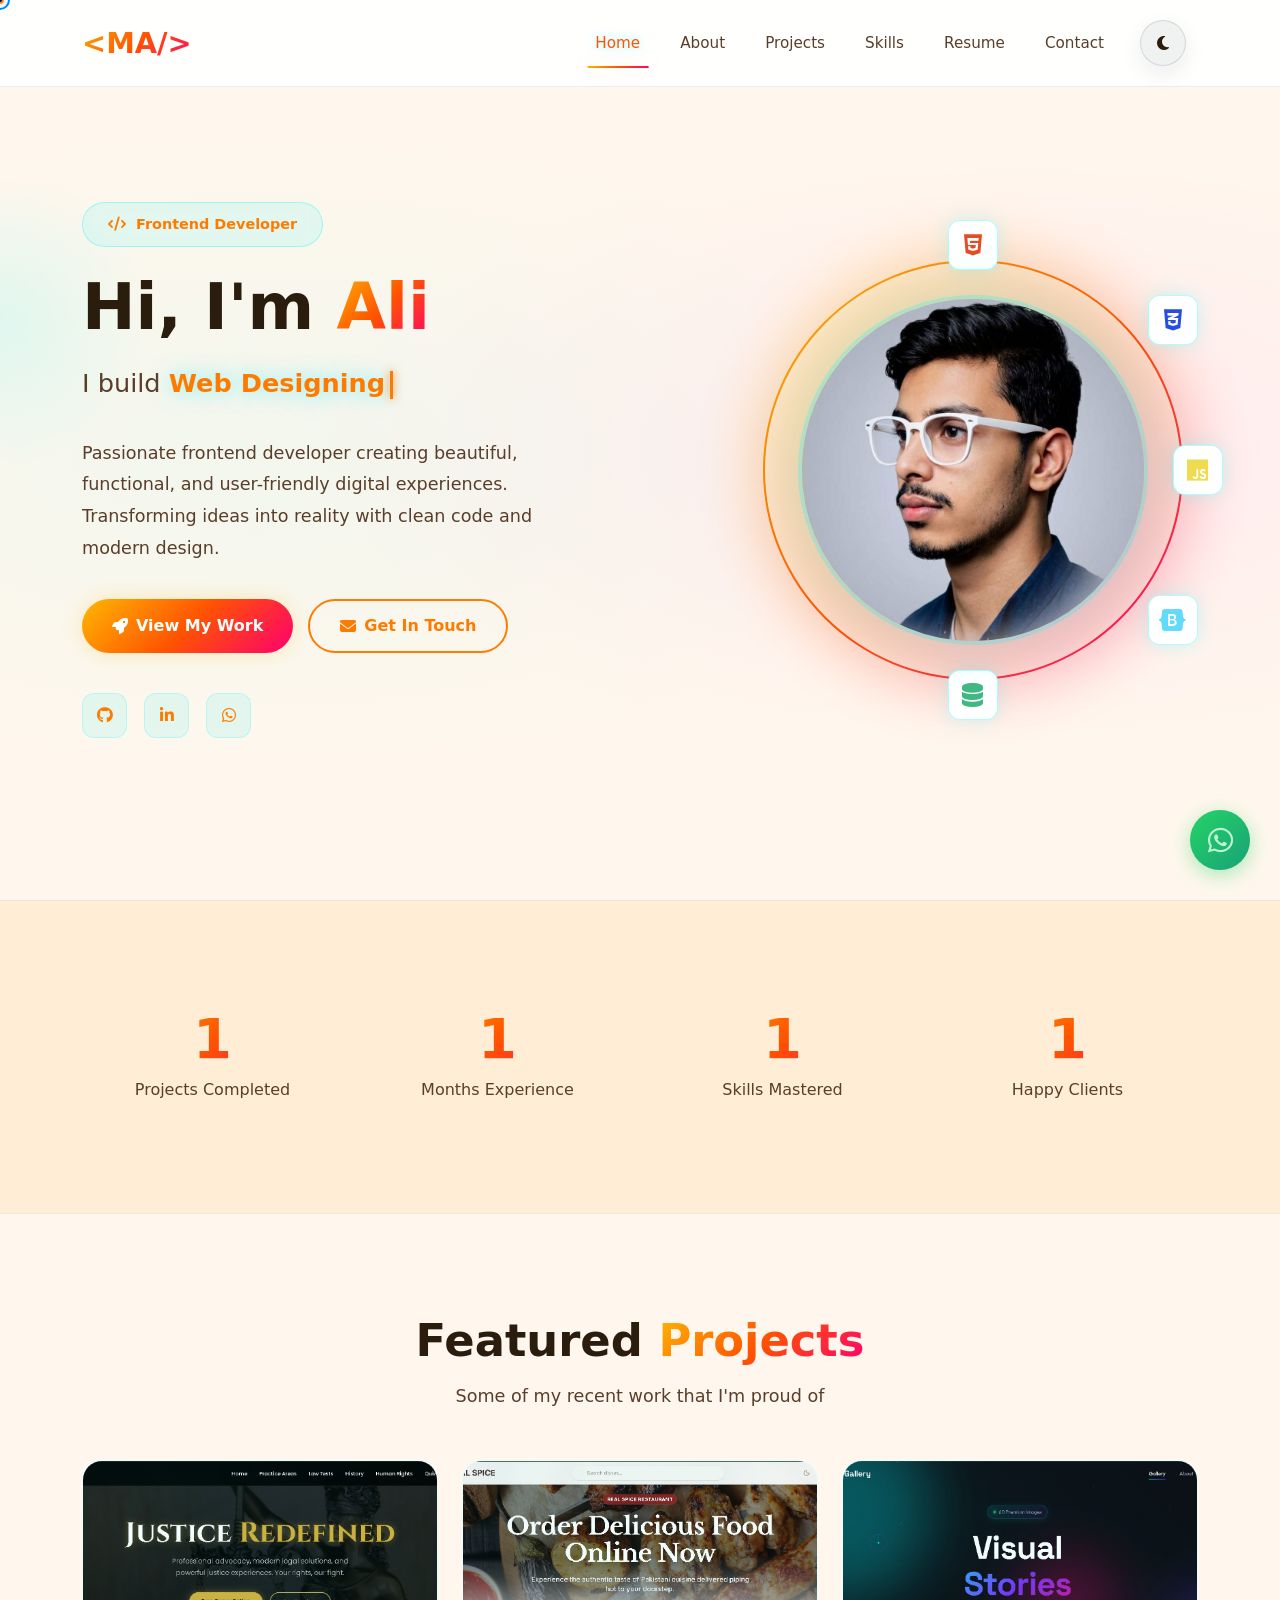
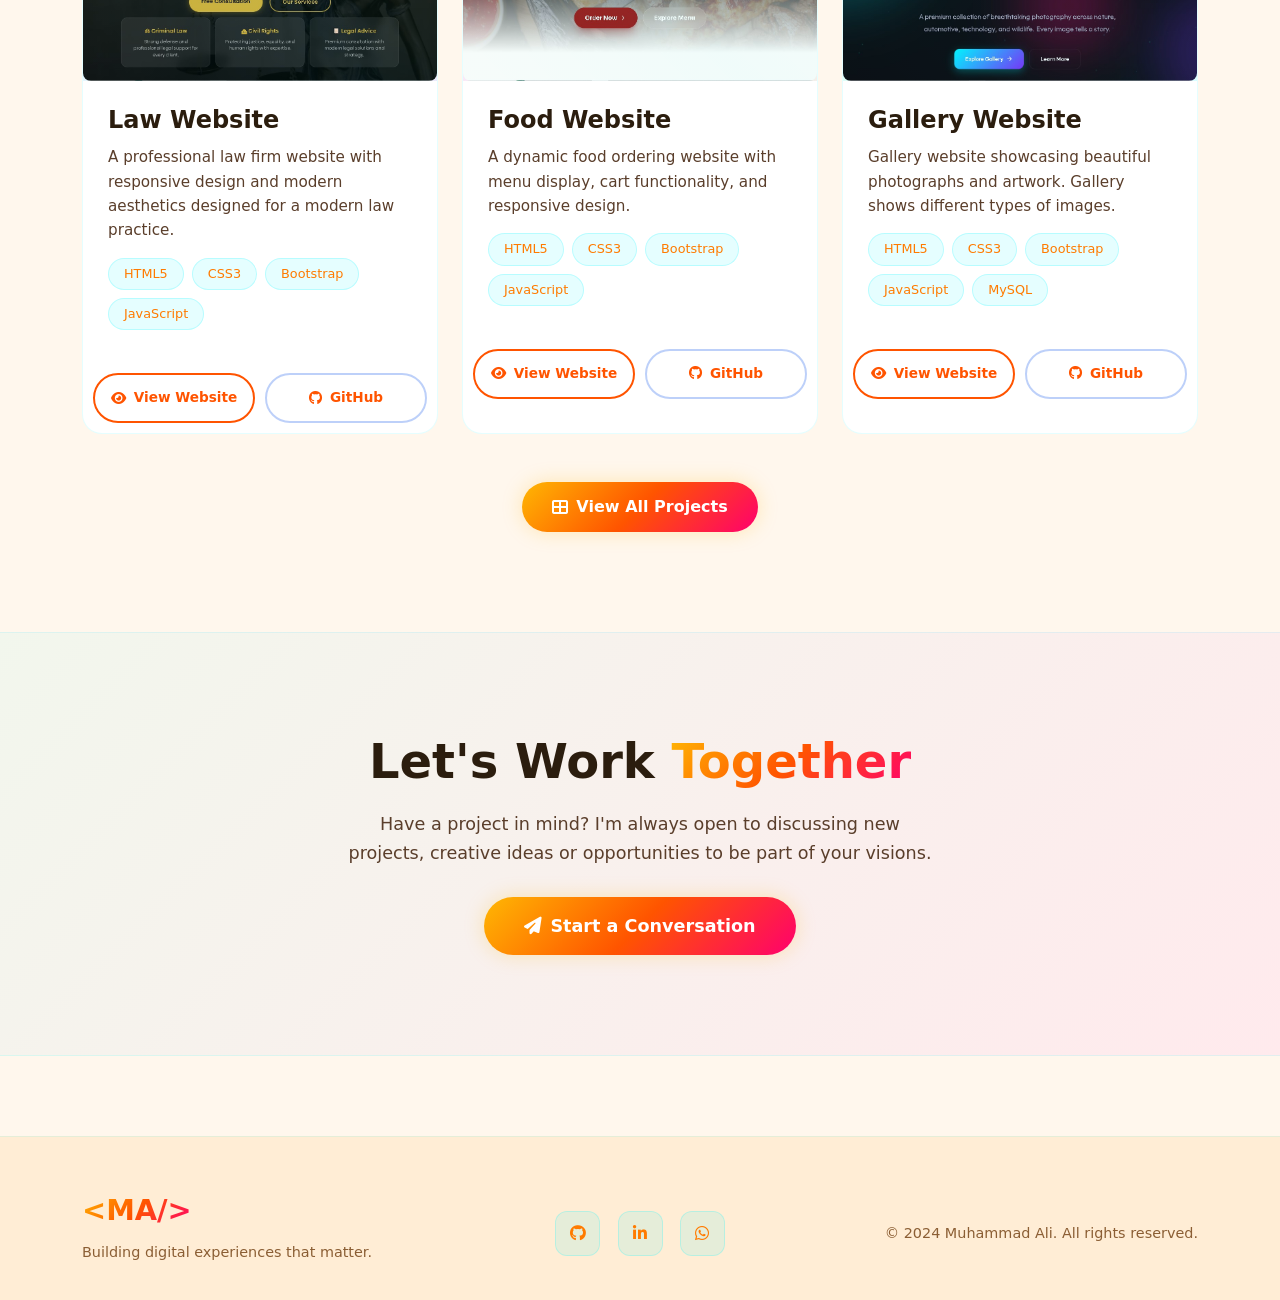
==== index.html @ 95c9dafc "added" ====
<!DOCTYPE html>
<html lang="en">
<head>
    <meta charset="UTF-8">
    <meta name="viewport" content="width=device-width, initial-scale=1.0">
    <title>Muhammad Ali | Portfolio</title>
    <link href="https://cdn.jsdelivr.net/npm/bootstrap@5.3.2/dist/css/bootstrap.min.css" rel="stylesheet">
    <link rel="stylesheet" href="https://cdnjs.cloudflare.com/ajax/libs/font-awesome/6.5.1/css/all.min.css">
    <link rel="stylesheet" href="style.css">
    <style>
       
    </style>
</head>
<body>

    <canvas id="particles-canvas"></canvas>

    <!-- Navigation -->

    <nav class="navbar navbar-expand-lg fixed-top">
        <div class="container">
            <a class="navbar-brand" href="index.html">&lt;MA/&gt;</a>
            <button class="navbar-toggler" type="button" data-bs-toggle="collapse" data-bs-target="#navbarNav">
                <span class="navbar-toggler-icon"></span>
            </button>
            <div class="collapse navbar-collapse" id="navbarNav">
                <ul class="navbar-nav ms-auto">
                    <li class="nav-item"><a class="nav-link" href="index.html">Home</a></li>
                    <li class="nav-item"><a class="nav-link" href="about.html">About</a></li>
                    <li class="nav-item"><a class="nav-link" href="projects.html">Projects</a></li>
                    <li class="nav-item"><a class="nav-link" href="skills.html">Skills</a></li>
                    <li class="nav-item"><a class="nav-link" href="resume.html">Resume</a></li>
                    <li class="nav-item"><a class="nav-link" href="contact.html">Contact</a></li>
                </ul>
            </div>
            <button id="themeToggle" class="theme-toggle-btn ms-3" type="button" aria-label="Toggle theme" title="Switch to light mode">
                <i class="fas fa-moon"></i>
            </button>
        </div>
    </nav>

 <!-- Hero Section -->
    
    <section class="hero-section">
        <div class="mouse-glow"></div>
        <div class="container">
            <div class="row align-items-center">
                <div class="col-lg-7 hero-content">
                    <div class="hero-badge reveal">
                        <i class="fas fa-code"></i> Frontend Developer
                    </div>
                    <h1 class="hero-title reveal">
                        Hi, I'm <span class="gradient-text">Ali</span>
                    </h1>
                    <div class="typing-container reveal">
                        I build <span class="typing-text" data-text="Web Designing,UI/UX Designs,Responsive Websites"></span><span class="typing-cursor"></span>
                    </div>
                    <p class="hero-description reveal">
                        Passionate frontend developer creating beautiful, functional, and user-friendly digital experiences. 
                        Transforming ideas into reality with clean code and modern design.
                    </p>
                    <div class="hero-buttons reveal">
                        <a href="projects.html" class="btn-gradient">
                            <i class="fas fa-rocket"></i> View My Work
                        </a>
                        <a href="contact.html" class="btn-neon">
                            <i class="fas fa-envelope"></i> Get In Touch
                        </a>
                    </div>
                    <div class="reveal">
                        <div class="social-links" style="margin-left: -6px;">
                            <a href="https://github.com/alinarejo18-coder" target="_blank" title="GitHub"><i class="fab fa-github"></i></a>
                            <a href="https://www.linkedin.com/in/muhammaddalii/" title="LinkedIn" target="_blank"><i class="fab fa-linkedin-in"></i></a>
                            <a href="https://wa.me/923132002769" title="WhatsApp" target="_blank"><i class="fab fa-whatsapp"></i></a>
                        </div>
                    </div>
                </div>
                <div class="col-lg-5 hero-image-wrapper reveal">
                    <div class="position-relative d-flex justify-content-center align-items-center" style="min-height: 500px;">
                        <div class="hero-image-ring"></div>
                        <div class="floating-orbit">
                            <div class="orbit-icon"><i class="fab fa-html5"></i></div>
                            <div class="orbit-icon"><i class="fab fa-css3-alt"></i></div>
                            <div class="orbit-icon"><i class="fab fa-js"></i></div>
                            <div class="orbit-icon"><i class="fab fa-bootstrap"></i></div>
                            <div class="orbit-icon"><i class="fas fa-database"></i></div>
                     
                        </div>
                        <img src="Images/Second_Image.jfif" 
                             alt="Muhammad Ali" class="hero-image">
                    </div>
                </div>
            </div>
        </div>
    </section>


    <!-- Stat Section -->
    
    <section class="stats-section">
        <div class="container">
            <div class="row">
                <div class="col-6 col-md-3">
                    <div class="stat-card reveal">
                        <div class="stat-number counter" data-target="10">0</div>
                        <div class="stat-label">Projects Completed</div>
                    </div>
                </div>
                <div class="col-6 col-md-3">
                    <div class="stat-card reveal">
                        <div class="stat-number counter" data-target="6">0</div>
                        <div class="stat-label">Months Experience</div>
                    </div>
                </div>
                <div class="col-6 col-md-3">
                    <div class="stat-card reveal">
                        <div class="stat-number counter" data-target="6">0</div>
                        <div class="stat-label">Skills Mastered</div>
                    </div>
                </div>
                <div class="col-6 col-md-3">
                    <div class="stat-card reveal">
                        <div class="stat-number counter" data-target="7">0</div>
                        <div class="stat-label">Happy Clients</div>
                    </div>
                </div>
            </div>
        </div>
    </section>


    <!-- Feature Projects -->
    
    <section class="featured-section">
        <div class="container">
            <h2 class="section-title reveal">Featured <span class="gradient-text">Projects</span></h2>
            <p class="section-subtitle reveal">Some of my recent work that I'm proud of</p>

            <div class="row g-4">
                <div class="col-md-6 col-lg-4 reveal">
                    <div class="featured-card">
                        <div class="featured-img">
                          <img src="Images/law_website.jpg" alt="Law Website" style="width: 100%; height: 100%; object-fit: cover; border-radius: 8px;">
                        </div>
                        <div class="featured-content">
                            <h4>Law Website</h4>
                            <p>A professional law firm website with responsive design and modern aesthetics designed for a modern law practice.</p>
                            <div class="tech-tags">
                                <span class="tech-tag">HTML5</span>
                                <span class="tech-tag">CSS3</span>
                                <span class="tech-tag">Bootstrap</span>
                                <span class="tech-tag">JavaScript</span>
                            </div>
                        </div>
                        <div class="card-buttons">
    <a href="https://alinarejo18-coder.github.io/law-website-1/" target="_blank" class="btn-card">
        <i class="fas fa-eye"></i> View Website
    </a>
    <a href="https://github.com/alinarejo18-coder/law-website-1" target="_blank" class="btn-card-outline">
        <i class="fab fa-github"></i> GitHub
    </a>
</div>
                    </div>
                    
                </div>
                <div class="col-md-6 col-lg-4 reveal">
                    <div class="featured-card">
                        <div class="featured-img" style="background: linear-gradient(135deg, rgba(255, 0, 255, 0.1) 0%, rgba(255, 107, 53, 0.1) 100%);">
                           <img src="Images/Real_Spice_web.jpg" alt="Food Website" style="width: 100%; height: 100%; object-fit: cover; border-radius: 8px;">
                        </div>
                        <div class="featured-content">
                            <h4>Food Website</h4>
                            <p>A dynamic food ordering website with menu display, cart functionality, and responsive design.</p>
                            <div class="tech-tags">
                                <span class="tech-tag">HTML5</span>
                                <span class="tech-tag">CSS3</span>
                                <span class="tech-tag">Bootstrap</span>
                                <span class="tech-tag">JavaScript</span>
                            </div>
                        </div>
                        <div class="card-buttons">
    <a href="https://real-spice-restaurant.vercel.app/" class="btn-card" target="_blank"><i class="fas fa-eye"></i> View Website</a>
    <a href="https://github.com/alinarejo18-coder/Real-Spice-Restaurant" class="btn-card-outline" target="_blank"><i class="fab fa-github"></i> GitHub</a>
</div>
                    </div>
                    
                </div>
                <div class="col-md-6 col-lg-4 reveal">
                    <div class="featured-card">
                        <div class="featured-img" style="background: linear-gradient(135deg, rgba(0, 255, 136, 0.1) 0%, rgba(0, 245, 255, 0.1) 100%);">
                            <img src="Images/gallery.jpg" alt="Gold Website" style="width: 100%; height: 100%; object-fit: cover; border-radius: 8px;">
                        </div>
                        <div class="featured-content">
                            <h4>Gallery Website</h4>
                            <p>Gallery website showcasing beautiful photographs and artwork. Gallery shows different types of images.</p>
                            <div class="tech-tags">
                                <span class="tech-tag">HTML5</span>
                                <span class="tech-tag">CSS3</span>
                                <span class="tech-tag">Bootstrap</span>
                                <span class="tech-tag">JavaScript</span>
                                <span class="tech-tag">MySQL</span>
                            </div>
                        </div>
                        <div class="card-buttons">
    <a href="https://ali-gallery.netlify.app/" class="btn-card" target="_blank"><i class="fas fa-eye"></i> View Website</a>
    <a href="https://github.com/alinarejo18-coder/Task-1-Gallery" class="btn-card-outline" target="_blank"><i class="fab fa-github"></i> GitHub</a>
</div>
                    </div>
                    
                    
                </div>
            </div>

            <div class="text-center mt-5 reveal">
                <a href="projects.html" class="btn-gradient">
                    <i class="fas fa-th-large"></i> View All Projects
                </a>
            </div>
        </div>
    </section>

    <!-- CTA Section -->
    
    <section class="cta-section">
        <div class="container">
            <div class="cta-content reveal">
                <h2 class="cta-title">Let's Work <span class="gradient-text">Together</span></h2>
                <p class="cta-text">
                    Have a project in mind? I'm always open to discussing new projects, 
                    creative ideas or opportunities to be part of your visions.
                </p>
                <a href="contact.html" class="btn-gradient" style="font-size: 1.1rem; padding: 15px 40px;">
                    <i class="fas fa-paper-plane"></i> Start a Conversation
                </a>
            </div>
        </div>
    </section>

    <!-- Footer -->
   
    <footer class="footer">
        <div class="container">
            <div class="row align-items-center">
                <div class="col-md-4 text-center text-md-start mb-3 mb-md-0">
                    <span class="footer-brand">&lt;MA/&gt;</span>
                    <p class="mt-2" style="color: var(--text-muted); font-size: 0.9rem;">
                        Building digital experiences that matter.
                    </p>
                </div>
                <div class="col-md-4 text-center mb-3 mb-md-0">
                    <div class="social-links">
                        <a href="https://github.com/alinarejo18-coder" target="_blank" title="GitHub"><i class="fab fa-github"></i></a>
                            <a href="https://www.linkedin.com/in/muhammaddalii/" title="LinkedIn" target="_blank"><i class="fab fa-linkedin-in"></i></a>
                            <a href="https://wa.me/923132002769" title="WhatsApp" target="_blank"><i class="fab fa-whatsapp"></i></a>
                    </div>
                </div>
                <div class="col-md-4 text-center text-md-end">
                    <p style="color: var(--text-muted); font-size: 0.9rem; margin: 0;">
                        &copy; 2024 Muhammad Ali. All rights reserved.
                    </p>
                </div>
            </div>
        </div>
    </footer>

    <!-- Back to Top Button -->
    <button class="back-to-top" id="backToTop">
        <i class="fas fa-arrow-up"></i>
    </button>

    <!-- WhatsApp Float Button -->
    <a href="https://wa.me/923132002769" class="whatsapp-float" target="_blank" title="Chat on WhatsApp">
        <i class="fab fa-whatsapp"></i>
    </a>

    <script src="https://cdn.jsdelivr.net/npm/bootstrap@5.3.2/dist/js/bootstrap.bundle.min.js"></script>
    <script src="main.js"></script>
</body>
</html>
---- style.css ----
body {
    /* SOLAR FLARE / SUNSET DARK */
    --bg-primary: #0b0a08;
    --bg-secondary: #1a0f0a;
    --bg-card: #24130b;
    --bg-card-hover: #2f180f;
    --bg-glass: rgba(36, 19, 11, 0.85);

    /* Sunset Colors */
    --neon-cyan: #ffb703;
    --neon-pink: #fb8500;
    --neon-purple: #ff006e;
    --neon-blue: #ff5400;
    --neon-green: #ffd166;
    --neon-orange: #ff7b00;
    --neon-yellow: #ffe66d;

    /* Sunset Gradients */
    --gradient-primary: linear-gradient(135deg, #ff006e 0%, #ff5400 50%, #ffb703 100%);
    --gradient-pink: linear-gradient(135deg, #ff006e 0%, #fb8500 100%);
    --gradient-green: linear-gradient(135deg, #ffd166 0%, #ffb703 100%);
    --gradient-gold: linear-gradient(135deg, #ffe66d 0%, #ff7b00 100%);
    --gradient-rainbow: linear-gradient(135deg, #ff006e, #ff5400, #ffb703, #ffd166);

    /* Text */
    --text-primary: #fff7ed;
    --text-secondary: #ffe8d6;
    --text-muted: #d4a373;

    /* Glow Effects */
    --glow-cyan: 0 0 25px rgba(255, 183, 3, 0.35),
                 0 0 50px rgba(255, 183, 3, 0.15),
                 0 0 75px rgba(255, 183, 3, 0.05);

    --glow-pink: 0 0 25px rgba(255, 0, 110, 0.35),
                 0 0 50px rgba(255, 0, 110, 0.15),
                 0 0 75px rgba(255, 0, 110, 0.05);

    --glow-purple: 0 0 25px rgba(255, 84, 0, 0.35),
                   0 0 50px rgba(255, 84, 0, 0.15),
                   0 0 75px rgba(255, 84, 0, 0.05);

    --shadow-card: 0 10px 40px rgba(0, 0, 0, 0.6);
    --shadow-card-hover: 0 20px 60px rgba(255, 84, 0, 0.25);

    --toggler-filter: invert(1);
}

body.light-theme {
    /* SUNSET LIGHT MODE */
    --bg-primary: #fff7ed;
    --bg-secondary: #ffedd5;
    --bg-card: #ffffff;
    --bg-card-hover: #fff1e6;
    --bg-glass: rgba(255, 255, 255, 0.9);

    --neon-cyan: #ff7b00;
    --neon-pink: #ff006e;
    --neon-purple: #fb8500;
    --neon-blue: #ff5400;
    --neon-green: #ffd166;
    --neon-orange: #ffb703;
    --neon-yellow: #ffe66d;

    --gradient-primary: linear-gradient(135deg, #ffb703 0%, #ff5400 50%, #ff006e 100%);
    --gradient-pink: linear-gradient(135deg, #ff006e 0%, #ff7b00 100%);
    --gradient-green: linear-gradient(135deg, #ffd166 0%, #ffb703 100%);
    --gradient-gold: linear-gradient(135deg, #ffe66d 0%, #ff5400 100%);
    --gradient-rainbow: linear-gradient(135deg, #ffb703, #ff5400, #ff006e, #ffd166);

    --text-primary: #2b1d0e;
    --text-secondary: #5a3e2b;
    --text-muted: #8b5e34;

    --glow-cyan: 0 0 20px rgba(255, 183, 3, 0.25);
    --glow-pink: 0 0 20px rgba(255, 0, 110, 0.25);
    --glow-purple: 0 0 20px rgba(255, 84, 0, 0.25);

    --shadow-card: 0 10px 30px rgba(43, 29, 14, 0.08);
    --shadow-card-hover: 0 15px 40px rgba(43, 29, 14, 0.12);

    --toggler-filter: invert(0);
}




* {
    margin: 0;
    padding: 0;
    box-sizing: border-box;
}

html {
    scroll-behavior: smooth;
}

body {
    font-family: 'Segoe UI', system-ui, -apple-system, sans-serif;
    background: var(--bg-primary);
    color: var(--text-primary);
    line-height: 1.6;
    overflow-x: hidden;
    cursor: none;
}

.theme-toggle-btn {
    border: 1px solid rgba(255, 255, 255, 0.18);
    background: rgba(255, 255, 255, 0.08);
    color: var(--text-primary);
    width: 46px;
    height: 46px;
    border-radius: 50%;
    display: inline-flex;
    align-items: center;
    justify-content: center;
    font-size: 1rem;
    transition: all 0.3s ease;
    margin-right: 0.75rem;
    box-shadow: 0 8px 22px rgba(0, 0, 0, 0.12);
}

.theme-toggle-btn:hover {
    transform: scale(1.05);
    background: rgba(255, 255, 255, 0.14);
}

body.light-theme .theme-toggle-btn {
    border-color: rgba(15, 23, 42, 0.12);
    background: rgba(15, 23, 42, 0.06);
    box-shadow: 0 8px 22px rgba(15, 23, 42, 0.08);
}

.navbar-toggler-icon {
    filter: var(--toggler-filter);
}

/* CUSTOM CURSOR */
.custom-cursor {
    position: fixed;
    width: 20px;
    height: 20px;
    border: 2px solid var(--neon-cyan);
    border-radius: 50%;
    pointer-events: none;
    z-index: 99999;
    transition: transform 0.1s ease, background 0.2s ease;
    transform: translate(-50%, -50%);
    mix-blend-mode: difference;
}

.custom-cursor::before {
    content: '';
    position: absolute;
    top: 50%;
    left: 50%;
    width: 4px;
    height: 4px;
    background: var(--neon-cyan);
    border-radius: 50%;
    transform: translate(-50%, -50%);
    box-shadow: 0 0 10px var(--neon-cyan), 0 0 20px var(--neon-cyan);
}

.custom-cursor.hover {
    transform: translate(-50%, -50%) scale(2);
    background: rgba(0, 245, 255, 0.1);
    border-color: var(--neon-pink);
}

.custom-cursor.click {
    transform: translate(-50%, -50%) scale(0.8);
}

/* CURSOR TRAIL */

.cursor-trail {
    position: fixed;
    width: 8px;
    height: 8px;
    background: var(--neon-cyan);
    border-radius: 50%;
    pointer-events: none;
    z-index: 99998;
    opacity: 0.6;
    transform: translate(-50%, -50%);
    transition: opacity 0.3s ease;
}

/* WHATSAPP FLOAT BUTTON  */

.whatsapp-float {
    position: fixed;
    bottom: 30px;
    right: 30px;
    width: 60px;
    height: 60px;
    background: linear-gradient(135deg, #25D366 0%, #128C7E 100%);
    border-radius: 50%;
    display: flex;
    align-items: center;
    justify-content: center;
    color: white;
    font-size: 1.8rem;
    text-decoration: none;
    box-shadow: 0 5px 20px rgba(37, 211, 102, 0.4);
    transition: all 0.3s ease;
    z-index: 998;
    animation: whatsapp-pulse 2s ease-in-out infinite;
}

.whatsapp-float:hover {
    transform: scale(1.1) translateY(-5px);
    box-shadow: 0 10px 30px rgba(37, 211, 102, 0.6);
    color: white;
}

.whatsapp-float::before {
    content: '';
    position: absolute;
    width: 100%;
    height: 100%;
    border-radius: 50%;
    background: rgba(37, 211, 102, 0.3);
    animation: whatsapp-ring 2s ease-out infinite;
}

@keyframes whatsapp-pulse {
    0%, 100% { transform: scale(1); }
    50% { transform: scale(1.05); }
}

@keyframes whatsapp-ring {
    0% { transform: scale(1); opacity: 0.5; }
    100% { transform: scale(1.8); opacity: 0; }
}

/* ========== PARTICLES BACKGROUND ========== */
#particles-canvas {
    position: fixed;
    top: 0;
    left: 0;
    width: 100%;
    height: 100%;
    z-index: 0;
    pointer-events: none;
}

/* ========== NAVBAR ========== */
.navbar {
    background: rgba(10, 10, 15, 0.9) !important;
    backdrop-filter: blur(20px);
    border-bottom: 1px solid rgba(0, 245, 255, 0.1);
    padding: 15px 0;
    transition: all 0.3s ease;
    z-index: 1000;
}

body.light-theme .navbar {
    background: rgba(255, 255, 255, 0.92) !important;
    border-bottom-color: rgba(15, 23, 42, 0.08);
}

body.light-theme .nav-link {
    color: var(--text-secondary) !important;
}

body.light-theme .nav-link:hover,
body.light-theme .nav-link.active {
    color: var(--neon-blue) !important;
}

body.light-theme .navbar-brand {
    text-shadow: none;
}

.navbar-brand {
    font-weight: 800;
    font-size: 1.8rem;
    background: var(--gradient-primary);
    -webkit-background-clip: text;
    -webkit-text-fill-color: transparent;
    background-clip: text;
    text-shadow: 0 0 30px rgba(0, 245, 255, 0.3);
}

.nav-link {
    font-weight: 500;
    color: var(--text-secondary) !important;
    margin: 0 12px;
    position: relative;
    transition: all 0.3s ease;
    font-size: 0.95rem;
}

.nav-link::after {
    content: '';
    position: absolute;
    bottom: -5px;
    left: 50%;
    transform: translateX(-50%);
    width: 0;
    height: 2px;
    background: var(--gradient-primary);
    transition: width 0.3s ease;
    box-shadow: var(--glow-cyan);
}

.nav-link:hover::after,
.nav-link.active::after {
    width: 100%;
}

.nav-link:hover,
.nav-link.active {
    color: var(--neon-cyan) !important;
    text-shadow: 0 0 10px rgba(0, 245, 255, 0.5);
}

/* ========== NAVBAR FIX FOR MOBILE ========== */

/* Navbar container layout */
.navbar > .container {
    display: flex;
    flex-wrap: wrap;
    align-items: center;
    justify-content: space-between;
    position: relative;
}

/* Navbar toggler - single button, styled properly */
.navbar-toggler {
    border: 1px solid rgba(0, 245, 255, 0.3);
    background: rgba(0, 245, 255, 0.1);
    padding: 8px 12px;
    border-radius: 8px;
    color: var(--neon-cyan);
    transition: all 0.3s ease;
}

.navbar-toggler:focus {
    box-shadow: 0 0 0 3px rgba(0, 245, 255, 0.2);
    outline: none;
}

.navbar-toggler:hover {
    background: rgba(0, 245, 255, 0.2);
    border-color: var(--neon-cyan);
}

/* Custom toggler icon color */
.navbar-toggler-icon {
    filter: var(--toggler-filter);
    background-image: url("data:image/svg+xml,%3csvg xmlns='http://www.w3.org/2000/svg' viewBox='0 0 30 30'%3e%3cpath stroke='rgba%280, 245, 255, 1%29' stroke-linecap='round' stroke-miterlimit='10' stroke-width='2' d='M4 7h22M4 15h22M4 23h22'/%3e%3c/svg%3e");
}

/* Theme toggle button */
#themeToggle {
    border: 1px solid rgba(255, 255, 255, 0.18);
    background: rgba(255, 255, 255, 0.08);
    color: var(--text-primary);
    width: 46px;
    height: 46px;
    border-radius: 50%;
    display: inline-flex;
    align-items: center;
    justify-content: center;
    font-size: 1rem;
    transition: all 0.3s ease;
    margin-right: 0.75rem;
    box-shadow: 0 8px 22px rgba(0, 0, 0, 0.12);
}

#themeToggle:hover {
    transform: scale(1.05);
    background: rgba(255, 255, 255, 0.14);
}

body.light-theme #themeToggle {
    border-color: rgba(15, 23, 42, 0.12);
    background: rgba(15, 23, 42, 0.06);
    box-shadow: 0 8px 22px rgba(15, 23, 42, 0.08);
}

/* Mobile collapse menu styling */
@media (max-width: 991px) {
    .navbar-collapse {
        background: rgba(10, 10, 15, 0.98);
        border-radius: 15px;
        border: 1px solid rgba(0, 245, 255, 0.1);
        padding: 10px;
        margin-top: 15px;
        flex-basis: 100%;
    }

    body.light-theme .navbar-collapse {
        background: rgba(255, 255, 255, 0.98);
    }

    .navbar-nav {
        text-align: center;
        padding: 10px 0;
    }

    .nav-item {
        margin: 5px 0;
    }

    .nav-link {
        padding: 8px 15px !important;
        border-radius: 8px;
    }

    .nav-link:hover,
    .nav-link.active {
        background: rgba(0, 245, 255, 0.05);
    }
}

/* Small mobile screens */
@media (max-width: 576px) {
    .navbar-brand {
        font-size: 1.2rem;
    }

    .navbar-toggler {
        padding: 6px 10px;
    }

    #themeToggle {
        width: 40px;
        height: 40px;
        font-size: 0.9rem;
    }
}

/* ========== BUTTONS ========== */
.btn-neon {
    background: transparent;
    border: 2px solid var(--neon-cyan);
    color: var(--neon-cyan);
    padding: 12px 30px;
    border-radius: 50px;
    font-weight: 600;
    text-decoration: none;
    display: inline-flex;
    align-items: center;
    gap: 8px;
    transition: all 0.3s ease;
    position: relative;
    overflow: hidden;
    z-index: 1;
}

.btn-neon::before {
    content: '';
    position: absolute;
    top: 0;
    left: -100%;
    width: 100%;
    height: 100%;
    background: var(--gradient-primary);
    transition: left 0.3s ease;
    z-index: -1;
}

.btn-neon:hover::before {
    left: 0;
}

.btn-neon:hover {
    color: white;
    border-color: transparent;
    box-shadow: var(--glow-cyan);
    transform: translateY(-3px);
}

.btn-gradient {
    background: var(--gradient-primary);
    border: none;
    padding: 12px 30px;
    border-radius: 50px;
    color: white;
    font-weight: 600;
    text-decoration: none;
    display: inline-flex;
    align-items: center;
    gap: 8px;
    transition: all 0.3s ease;
    box-shadow: var(--glow-cyan);
    position: relative;
    overflow: hidden;
}

.btn-gradient:hover {
    transform: translateY(-3px);
    box-shadow: 0 0 30px rgba(0, 245, 255, 0.4), 0 0 60px rgba(0, 245, 255, 0.2);
    color: white;
}





/* ========== SECTION HEADINGS ========== */
.section-title {
    font-size: 2.8rem;
    font-weight: 800;
    text-align: center;
    margin-bottom: 15px;
    position: relative;
}

.section-title .gradient-text {
    background: var(--gradient-primary);
    -webkit-background-clip: text;
    -webkit-text-fill-color: transparent;
    background-clip: text;
}

.section-subtitle {
    text-align: center;
    color: var(--text-secondary);
    font-size: 1.1rem;
    margin-bottom: 50px;
}

/* ========== CARDS ========== */
.card-glow {
    background: var(--bg-card);
    border-radius: 20px;
    padding: 30px;
    border: 1px solid rgba(0, 245, 255, 0.1);
    transition: all 0.4s ease;
    height: 100%;
    position: relative;
    overflow: hidden;
}

.card-glow::before {
    content: '';
    position: absolute;
    top: 0;
    left: -100%;
    width: 100%;
    height: 100%;
    background: linear-gradient(90deg, transparent, rgba(0, 245, 255, 0.05), transparent);
    transition: left 0.5s ease;
}

.card-glow:hover::before {
    left: 100%;
}

.card-glow:hover {
    transform: translateY(-10px);
    border-color: rgba(0, 245, 255, 0.3);
    box-shadow: var(--shadow-card-hover);
    background: var(--bg-card-hover);
}

/* ========== FOOTER ========== */
.footer {
    background: var(--bg-secondary);
    border-top: 1px solid rgba(0, 245, 255, 0.1);
    color: var(--text-secondary);
    padding: 50px 0 20px;
    margin-top: 80px;
    position: relative;
    z-index: 2;
}

.footer-brand {
    font-size: 1.8rem;
    font-weight: 800;
    background: var(--gradient-primary);
    -webkit-background-clip: text;
    -webkit-text-fill-color: transparent;
    background-clip: text;
}

.social-links a {
    display: inline-flex;
    align-items: center;
    justify-content: center;
    width: 45px;
    height: 45px;
    border-radius: 12px;
    background: rgba(0, 245, 255, 0.1);
    color: var(--neon-cyan);
    margin: 0 6px;
    text-decoration: none;
    transition: all 0.3s ease;
    border: 1px solid rgba(0, 245, 255, 0.2);
}

.social-links a:hover {
    background: var(--gradient-primary);
    color: white;
    transform: translateY(-5px);
    box-shadow: var(--glow-cyan);
    border-color: transparent;
}

/* ========== ANIMATIONS ========== */
@keyframes float {
    0%, 100% { transform: translateY(0); }
    50% { transform: translateY(-20px); }
}

@keyframes pulse-glow {
    0%, 100% { box-shadow: 0 0 20px rgba(0, 245, 255, 0.3); }
    50% { box-shadow: 0 0 40px rgba(0, 245, 255, 0.6); }
}

@keyframes gradient-shift {
    0% { background-position: 0% 50%; }
    50% { background-position: 100% 50%; }
    100% { background-position: 0% 50%; }
}

@keyframes rotate {
    from { transform: rotate(0deg); }
    to { transform: rotate(360deg); }
}

@keyframes shimmer {
    0% { background-position: -200% 0; }
    100% { background-position: 200% 0; }
}

@keyframes border-glow {
    0%, 100% { border-color: rgba(0, 245, 255, 0.3); }
    50% { border-color: rgba(255, 0, 255, 0.3); }
}

.animate-float {
    animation: float 6s ease-in-out infinite;
}

.animate-pulse-glow {
    animation: pulse-glow 3s ease-in-out infinite;
}

.animate-gradient {
    background-size: 200% 200%;
    animation: gradient-shift 5s ease infinite;
}

/* ========== SCROLLBAR ========== */
::-webkit-scrollbar {
    width: 8px;
}

::-webkit-scrollbar-track {
    background: var(--bg-primary);
}

::-webkit-scrollbar-thumb {
    background: var(--gradient-primary);
    border-radius: 4px;
}

::-webkit-scrollbar-thumb:hover {
    background: var(--neon-cyan);
}

/* ========== BACK TO TOP ========== */
.back-to-top {
    position: fixed;
    bottom: 100px;
    right: 30px;
    width: 50px;
    height: 50px;
    background: var(--gradient-primary);
    color: white;
    border: none;
    border-radius: 50%;
    display: flex;
    align-items: center;
    justify-content: center;
    font-size: 1.2rem;
    cursor: none;
    box-shadow: var(--glow-cyan);
    transition: all 0.3s ease;
    opacity: 0;
    visibility: hidden;
    z-index: 997;
}

.back-to-top:hover {
    transform: translateY(-5px) scale(1.1);
    box-shadow: 0 0 30px rgba(0, 245, 255, 0.5);
}

/* ========== RESPONSIVE ========== */
@media (max-width: 768px) {
    .section-title {
        font-size: 2rem;
    }
    .navbar-brand {
        font-size: 1.4rem;
    }
    .whatsapp-float {
        width: 50px;
        height: 50px;
        font-size: 1.4rem;
        bottom: 20px;
        right: 20px;
    }
    .back-to-top {
        bottom: 80px;
        right: 20px;
        width: 45px;
        height: 45px;
    }
    body {
        cursor: auto;
    }
    .custom-cursor, .cursor-trail {
        display: none !important;
    }
}

@media (max-width: 576px) {
    .section-title {
        font-size: 1.6rem;
    }
    .card-glow {
        padding: 20px;
    }
}

/* ========== REVEAL ANIMATION ========== */
.reveal {
    opacity: 0;
    transform: translateY(50px);
    transition: all 0.8s ease;
}

.reveal.active {
    opacity: 1;
    transform: translateY(0);
}

/* ========== GLITCH EFFECT ========== */
.glitch {
    position: relative;
}

.glitch::before,
.glitch::after {
    content: attr(data-text);
    position: absolute;
    top: 0;
    left: 0;
    width: 100%;
    height: 100%;
}

.glitch::before {
    animation: glitch-1 2s infinite linear alternate-reverse;
    color: var(--neon-cyan);
    z-index: -1;
}

.glitch::after {
    animation: glitch-2 3s infinite linear alternate-reverse;
    color: var(--neon-pink);
    z-index: -2;
}

@keyframes glitch-1 {
    0%, 100% { clip-path: inset(0 0 95% 0); transform: translate(-2px, 0); }
    20% { clip-path: inset(20% 0 60% 0); transform: translate(2px, 0); }
    40% { clip-path: inset(40% 0 40% 0); transform: translate(-2px, 0); }
    60% { clip-path: inset(60% 0 20% 0); transform: translate(2px, 0); }
    80% { clip-path: inset(80% 0 5% 0); transform: translate(-2px, 0); }
}

@keyframes glitch-2 {
    0%, 100% { clip-path: inset(95% 0 0 0); transform: translate(2px, 0); }
    20% { clip-path: inset(60% 0 20% 0); transform: translate(-2px, 0); }
    40% { clip-path: inset(40% 0 40% 0); transform: translate(2px, 0); }
    60% { clip-path: inset(20% 0 60% 0); transform: translate(-2px, 0); }
    80% { clip-path: inset(5% 0 80% 0); transform: translate(2px, 0); }
}

/* Start Home Styles */

 /* ===== HOME PAGE ADVANCED STYLES ===== */



        .hero-section {
            min-height: 100vh;
            display: flex;
            align-items: center;
            position: relative;
            overflow: hidden;
            padding: 120px 0 80px;
            background: radial-gradient(ellipse at 20% 50%, rgba(0, 245, 255, 0.05) 0%, transparent 50%),
                        radial-gradient(ellipse at 80% 50%, rgba(255, 0, 255, 0.05) 0%, transparent 50%),
                        var(--bg-primary);
        }

        .hero-content {
            position: relative;
            z-index: 2;
        }

        .hero-badge {
            display: inline-flex;
            align-items: center;
            gap: 10px;
            background: rgba(0, 245, 255, 0.1);
            border: 1px solid rgba(0, 245, 255, 0.3);
            color: var(--neon-cyan);
            padding: 10px 25px;
            border-radius: 50px;
            font-weight: 600;
            font-size: 0.9rem;
            margin-bottom: 25px;
            backdrop-filter: blur(10px);
            animation: pulse-glow 3s ease-in-out infinite;
        }

        .hero-badge i {
            animation: rotate 3s linear infinite;
        }

        .hero-title {
            font-size: 4rem;
            font-weight: 800;
            line-height: 1.1;
            margin-bottom: 20px;
        }

        .hero-title .gradient-text {
            background: var(--gradient-primary);
            -webkit-background-clip: text;
            -webkit-text-fill-color: transparent;
            background-clip: text;
            position: relative;
        }

        .typing-container {
            font-size: 1.6rem;
            color: var(--text-secondary);
            margin-bottom: 30px;
            min-height: 45px;
        }

        .typing-text {
            color: var(--neon-cyan);
            font-weight: 600;
            text-shadow: 0 0 20px rgba(0, 245, 255, 0.5);
        }

        .typing-cursor {
            display: inline-block;
            width: 3px;
            height: 28px;
            background: var(--neon-cyan);
            margin-left: 5px;
            animation: blink 1s infinite;
            vertical-align: middle;
            box-shadow: 0 0 10px var(--neon-cyan);
        }

        @keyframes blink {
            0%, 50% { opacity: 1; }
            51%, 100% { opacity: 0; }
        }

        .hero-description {
            font-size: 1.1rem;
            color: var(--text-secondary);
            margin-bottom: 35px;
            max-width: 500px;
            line-height: 1.8;
        }

        .hero-buttons {
            display: flex;
            gap: 15px;
            flex-wrap: wrap;
            margin-bottom: 40px;
        }

        /* Hero Image with Glow Ring */
        .hero-image-wrapper {
            position: relative;
            z-index: 2;
            display: flex;
            justify-content: center;
            align-items: center;
        }

        .hero-image-ring {
            position: absolute;
            width: 420px;
            height: 420px;
            border: 2px solid transparent;
            border-radius: 50%;
            background: linear-gradient(var(--bg-primary), var(--bg-primary)) padding-box,
                        var(--gradient-primary) border-box;
            animation: rotate 20s linear infinite;
        }

        .hero-image-ring::before {
            content: '';
            position: absolute;
            inset: -10px;
            border-radius: 50%;
            background: var(--gradient-primary);
            opacity: 0.3;
            filter: blur(30px);
            animation: pulse-glow 3s ease-in-out infinite;
        }

        .hero-image {
            width: 350px;
            height: 350px;
            border-radius: 50%;
            object-fit: cover;
            border: 4px solid rgba(0, 245, 255, 0.3);
            box-shadow: 0 0 60px rgba(0, 245, 255, 0.2), inset 0 0 60px rgba(0, 0, 0, 0.3);
            position: relative;
            z-index: 2;
            animation: float 6s ease-in-out infinite;
        }

        /* Floating Tech Icons */
        .floating-orbit {
            position: absolute;
            width: 500px;
            height: 500px;
            animation: rotate 30s linear infinite;
        }

        .orbit-icon {
            position: absolute;
            width: 50px;
            height: 50px;
            background: var(--bg-card);
            border: 1px solid rgba(0, 245, 255, 0.3);
            border-radius: 12px;
            display: flex;
            align-items: center;
            justify-content: center;
            font-size: 1.5rem;
            box-shadow: 0 0 20px rgba(0, 245, 255, 0.2);
            animation: rotate 30s linear infinite reverse;
        }

        .orbit-icon:nth-child(1) { top: 0; left: 50%; transform: translateX(-50%); color: #e34c26; }
        .orbit-icon:nth-child(2) { top: 15%; right: 5%; color: #264de4; }
        .orbit-icon:nth-child(3) { top: 50%; right: 0; transform: translateY(-50%); color: #f0db4f; }
        .orbit-icon:nth-child(4) { bottom: 15%; right: 5%; color: #61dafb; }
        .orbit-icon:nth-child(5) { bottom: 0; left: 50%; transform: translateX(-50%); color: #42b883; }
        .orbit-icon:nth-child(6) { bottom: 15%; left: 5%; color: #339933; }

        /* Stats Section */
        .stats-section {
            padding: 80px 0;
            background: var(--bg-secondary);
            border-top: 1px solid rgba(0, 245, 255, 0.1);
            border-bottom: 1px solid rgba(0, 245, 255, 0.1);
            position: relative;
            z-index: 2;
        }

        .stat-card {
            text-align: center;
            padding: 30px;
            position: relative;
        }

        .stat-card::after {
            content: '';
            position: absolute;
            right: 0;
            top: 50%;
            transform: translateY(-50%);
            width: 1px;
            height: 60%;
            background: linear-gradient(to bottom, transparent, var(--neon-cyan), transparent);
        }

        .stat-card:last-child::after {
            display: none;
        }

        .stat-number {
            font-size: 3.5rem;
            font-weight: 800;
            background: var(--gradient-primary);
            -webkit-background-clip: text;
            -webkit-text-fill-color: transparent;
            background-clip: text;
            line-height: 1;
        }

        .stat-label {
            color: var(--text-secondary);
            font-weight: 500;
            margin-top: 10px;
            font-size: 1rem;
        }

        /* Featured Projects */
        .featured-section {
            padding: 100px 0;
            background: var(--bg-primary);
            position: relative;
            z-index: 2;
        }

        .featured-card {
            background: var(--bg-card);
            border-radius: 20px;
            overflow: hidden;
            border: 1px solid rgba(0, 245, 255, 0.1);
            transition: all 0.4s ease;
            height: 100%;
            position: relative;
        }

        .featured-card::before {
            content: '';
            position: absolute;
            top: 0;
            left: 0;
            width: 100%;
            height: 4px;
            background: var(--gradient-primary);
            transform: scaleX(0);
            transition: transform 0.4s ease;
        }

        .featured-card:hover::before {
            transform: scaleX(1);
        }

        .featured-card:hover {
            transform: translateY(-10px);
            border-color: rgba(0, 245, 255, 0.3);
            box-shadow: 0 20px 60px rgba(0, 245, 255, 0.1);
        }

        .featured-img {
            height: 220px;
            background: linear-gradient(135deg, rgba(0, 245, 255, 0.1) 0%, rgba(184, 41, 221, 0.1) 100%);
            display: flex;
            align-items: center;
            justify-content: center;
            font-size: 4rem;
            color: var(--neon-cyan);
            position: relative;
            overflow: hidden;
        }

        .featured-img::after {
            content: '';
            position: absolute;
            top: -50%;
            left: -50%;
            width: 200%;
            height: 200%;
            background: linear-gradient(45deg, transparent, rgba(0, 245, 255, 0.05), transparent);
            animation: shimmer 3s infinite;
        }

        .featured-content {
            padding: 25px;
        }

        .featured-content h4 {
            font-weight: 700;
            margin-bottom: 10px;
            color: var(--text-primary);
        }

        .featured-content p {
            color: var(--text-secondary);
            margin-bottom: 15px;
            font-size: 0.95rem;
        }

        .tech-tags {
            display: flex;
            flex-wrap: wrap;
            gap: 8px;
        }

        .tech-tag {
            background: rgba(0, 245, 255, 0.1);
            color: var(--neon-cyan);
            padding: 5px 15px;
            border-radius: 50px;
            font-size: 0.8rem;
            font-weight: 500;
            border: 1px solid rgba(0, 245, 255, 0.2);
        }

        /* CTA Section */
        .cta-section {
            padding: 100px 0;
            background: linear-gradient(135deg, rgba(0, 245, 255, 0.05) 0%, rgba(255, 0, 255, 0.05) 100%);
            position: relative;
            z-index: 2;
            border-top: 1px solid rgba(0, 245, 255, 0.1);
            border-bottom: 1px solid rgba(0, 245, 255, 0.1);
        }

        .cta-content {
            text-align: center;
            position: relative;
            z-index: 2;
        }

        .cta-title {
            font-size: 3rem;
            font-weight: 800;
            color: var(--text-primary);
            margin-bottom: 20px;
        }

        .cta-title .gradient-text {
            background: var(--gradient-primary);
            -webkit-background-clip: text;
            -webkit-text-fill-color: transparent;
            background-clip: text;
        }

        .cta-text {
            color: var(--text-secondary);
            font-size: 1.1rem;
            margin-bottom: 30px;
            max-width: 600px;
            margin-left: auto;
            margin-right: auto;
        }

        /* Mouse Glow Effect */
        .mouse-glow {
            position: absolute;
            width: 300px;
            height: 300px;
            background: radial-gradient(circle, rgba(0, 245, 255, 0.1) 0%, transparent 70%);
            border-radius: 50%;
            pointer-events: none;
            transform: translate(-50%, -50%);
            z-index: 1;
        }

        @media (max-width: 991px) {
            .hero-title { font-size: 3rem; }
            .hero-image { width: 280px; height: 280px; }
            .hero-image-ring { width: 340px; height: 340px; }
            .floating-orbit { width: 400px; height: 400px; }
            .stat-card::after { display: none; }
        }

        @media (max-width: 576px) {
            .hero-title { font-size: 2.2rem; }
            .typing-container { font-size: 1.2rem; }
            .hero-image { width: 220px; height: 220px; }
            .hero-image-ring { width: 270px; height: 270px; }
            .cta-title { font-size: 2rem; }
        }

        /* End Home Styles */


        /* Start Skills Styles */

        /* ===== SKILLS PAGE ADVANCED STYLES ===== */


        .skills-hero {
            padding: 150px 0 80px;
            background: radial-gradient(ellipse at 50% 50%, rgba(0, 245, 255, 0.05) 0%, transparent 50%),
                        var(--bg-primary);
            text-align: center;
        }

        .skills-hero h1 {
            font-size: 3.5rem;
            font-weight: 800;
            margin-bottom: 15px;
        }

        .skills-hero h1 .gradient-text {
            background: var(--gradient-primary);
            -webkit-background-clip: text;
            -webkit-text-fill-color: transparent;
            background-clip: text;
        }

        .skills-hero p {
            color: var(--text-secondary);
            font-size: 1.1rem;
            max-width: 600px;
            margin: 0 auto;
        }

        /* Skills Categories */
        .skills-section {
            padding: 80px 0;
        }

        .skills-section:nth-child(even) {
            background: var(--bg-secondary);
            border-top: 1px solid rgba(0, 245, 255, 0.1);
            border-bottom: 1px solid rgba(0, 245, 255, 0.1);
        }

        .skills-section:nth-child(odd) {
            background: var(--bg-primary);
        }

        .skill-category-title {
            font-size: 1.8rem;
            font-weight: 700;
            margin-bottom: 40px;
            display: flex;
            align-items: center;
            gap: 15px;
            color: var(--text-primary);
        }

        .skill-category-title i {
            width: 50px;
            height: 50px;
            background: rgba(0, 245, 255, 0.1);
            color: var(--neon-cyan);
            border-radius: 12px;
            display: flex;
            align-items: center;
            justify-content: center;
            font-size: 1.3rem;
            border: 1px solid rgba(0, 245, 255, 0.2);
            box-shadow: var(--glow-cyan);
        }

        /* Skill Bars */
        .skill-item {
            margin-bottom: 30px;
        }

        .skill-header {
            display: flex;
            justify-content: space-between;
            align-items: center;
            margin-bottom: 10px;
        }

        .skill-name {
            font-weight: 600;
            display: flex;
            align-items: center;
            gap: 10px;
            color: var(--text-primary);
        }

        .skill-name i {
            font-size: 1.3rem;
            width: 30px;
        }

        .skill-percent {
            font-weight: 700;
            color: var(--neon-cyan);
        }

        .skill-bar {
            height: 10px;
            background: rgba(0, 245, 255, 0.1);
            border-radius: 10px;
            overflow: hidden;
            border: 1px solid rgba(0, 245, 255, 0.1);
        }

        .skill-progress {
            height: 100%;
            background: var(--gradient-primary);
            border-radius: 10px;
            width: 0;
            transition: width 1.5s ease;
            box-shadow: 0 0 10px rgba(0, 245, 255, 0.3);
        }

        /* Skill Cards (Circular) */
        .skill-circle-wrapper {
            text-align: center;
            padding: 20px;
        }

        .skill-circle {
            width: 150px;
            height: 150px;
            margin: 0 auto 15px;
            position: relative;
        }

        .skill-circle svg {
            transform: rotate(-90deg);
        }

        .skill-circle-bg {
            fill: none;
            stroke: rgba(0, 245, 255, 0.1);
            stroke-width: 8;
        }

        .skill-circle-progress {
            fill: none;
            stroke: url(#gradient);
            stroke-width: 8;
            stroke-linecap: round;
            stroke-dasharray: 440;
            stroke-dashoffset: 440;
            transition: stroke-dashoffset 1.5s ease;
        }

        .skill-circle-text {
            position: absolute;
            top: 50%;
            left: 50%;
            transform: translate(-50%, -50%);
            font-size: 1.5rem;
            font-weight: 800;
            color: var(--text-primary);
        }

        .skill-circle-label {
            font-weight: 600;
            color: var(--text-secondary);
        }

        /* Service Cards */
        .services-section {
            padding: 80px 0;
            background: var(--bg-secondary);
            border-top: 1px solid rgba(0, 245, 255, 0.1);
        }

        .service-card {
            background: var(--bg-card);
            border-radius: 20px;
            padding: 40px 30px;
            text-align: center;
            transition: all 0.4s ease;
            height: 100%;
            border: 1px solid rgba(0, 245, 255, 0.1);
        }

        .service-card:hover {
            border-color: rgba(0, 245, 255, 0.3);
            transform: translateY(-10px);
            box-shadow: 0 20px 60px rgba(0, 245, 255, 0.1);
        }

        .service-icon {
            width: 80px;
            height: 80px;
            background: var(--gradient-primary);
            border-radius: 20px;
            display: flex;
            align-items: center;
            justify-content: center;
            font-size: 2rem;
            color: white;
            margin: 0 auto 25px;
            box-shadow: var(--glow-cyan);
            transition: all 0.5s ease;
        }

        .service-card:hover .service-icon {
            transform: rotateY(360deg);
        }

        .service-card h4 {
            font-weight: 700;
            margin-bottom: 15px;
            color: var(--text-primary);
        }

        .service-card p {
            color: var(--text-secondary);
            margin: 0;
        }

        /* Tools Grid */
        .tools-section {
            padding: 80px 0;
            background: var(--bg-primary);
        }

        .tool-item {
            background: var(--bg-card);
            border-radius: 15px;
            padding: 25px;
            text-align: center;
            border: 1px solid rgba(0, 245, 255, 0.1);
            transition: all 0.3s ease;
        }

        .tool-item:hover {
            border-color: rgba(0, 245, 255, 0.3);
            transform: translateY(-5px);
            box-shadow: 0 10px 30px rgba(0, 245, 255, 0.1);
        }

        .tool-icon {
            font-size: 2.5rem;
            margin-bottom: 10px;
        }

        .tool-name {
            font-weight: 600;
            margin: 0;
            color: var(--text-secondary);
        }

        @media (max-width: 768px) {
            .skills-hero h1 { font-size: 2.2rem; }
            .skill-category-title { font-size: 1.4rem; }
        }

        /* End Skills Styles */



        /* Start Resume Styles */

         /* ===== RESUME PAGE ADVANCED STYLES ===== */
        .resume-hero {
            padding: 150px 0 80px;
            background: radial-gradient(ellipse at 50% 50%, rgba(0, 245, 255, 0.05) 0%, transparent 50%),
                        var(--bg-primary);
            text-align: center;
        }

        .resume-hero h1 {
            font-size: 3.5rem;
            font-weight: 800;
            margin-bottom: 15px;
        }

        .resume-hero h1 .gradient-text {
            background: var(--gradient-primary);
            -webkit-background-clip: text;
            -webkit-text-fill-color: transparent;
            background-clip: text;
        }

        .resume-hero p {
            color: var(--text-secondary);
            font-size: 1.1rem;
            max-width: 600px;
            margin: 0 auto 30px;
        }

        .download-btn {
            display: inline-flex;
            align-items: center;
            gap: 10px;
            background: var(--gradient-primary);
            color: white;
            padding: 15px 35px;
            border-radius: 50px;
            font-weight: 600;
            text-decoration: none;
            box-shadow: var(--glow-cyan);
            transition: all 0.3s ease;
            border: none;
            cursor: none;
        }

        .download-btn:hover {
            transform: translateY(-3px);
            box-shadow: 0 0 40px rgba(0, 245, 255, 0.4);
            color: white;
        }

        /* Resume Container */
        .resume-section {
            padding: 80px 0;
            background: var(--bg-primary);
        }

        .resume-container {
            background: var(--bg-card);
            border-radius: 20px;
            box-shadow: 0 20px 60px rgba(0, 0, 0, 0.4);
            overflow: hidden;
            max-width: 900px;
            margin: 0 auto;
            border: 1px solid rgba(0, 245, 255, 0.1);
        }

        .resume-header {
            background: linear-gradient(135deg, rgba(0, 245, 255, 0.1) 0%, rgba(184, 41, 221, 0.1) 100%);
            color: var(--text-primary);
            padding: 50px;
            text-align: center;
            border-bottom: 1px solid rgba(0, 245, 255, 0.1);
        }

        .resume-header h2 {
            font-size: 2.5rem;
            font-weight: 800;
            margin-bottom: 10px;
            background: var(--gradient-primary);
            -webkit-background-clip: text;
            -webkit-text-fill-color: transparent;
            background-clip: text;
        }

        .resume-header .title {
            font-size: 1.2rem;
            color: var(--neon-cyan);
            margin-bottom: 20px;
        }

        .resume-contact-info {
            display: flex;
            justify-content: center;
            flex-wrap: wrap;
            gap: 20px;
        }

        .resume-contact-info span {
            display: flex;
            align-items: center;
            gap: 8px;
            font-size: 0.95rem;
            color: var(--text-secondary);
        }

        .resume-contact-info i {
            color: var(--neon-cyan);
        }

        .resume-body {
            padding: 50px;
        }

        .resume-section-title {
            font-size: 1.3rem;
            font-weight: 700;
            color: var(--text-primary);
            margin-bottom: 25px;
            padding-bottom: 10px;
            border-bottom: 2px solid var(--neon-cyan);
            display: flex;
            align-items: center;
            gap: 10px;
        }

        .resume-section-title i {
            color: var(--neon-cyan);
        }

        .resume-item {
            margin-bottom: 30px;
            padding-left: 20px;
            border-left: 2px solid rgba(0, 245, 255, 0.2);
            position: relative;
        }

        .resume-item::before {
            content: '';
            position: absolute;
            left: -6px;
            top: 5px;
            width: 10px;
            height: 10px;
            background: var(--gradient-primary);
            border-radius: 50%;
            box-shadow: 0 0 10px rgba(0, 245, 255, 0.5);
        }

        .resume-item:last-child {
            margin-bottom: 0;
        }

        .resume-item-header {
            display: flex;
            justify-content: space-between;
            align-items: flex-start;
            flex-wrap: wrap;
            margin-bottom: 8px;
        }

        .resume-item-title {
            font-weight: 700;
            font-size: 1.1rem;
            color: var(--text-primary);
        }

        .resume-item-date {
            background: rgba(0, 245, 255, 0.1);
            color: var(--neon-cyan);
            padding: 4px 12px;
            border-radius: 50px;
            font-size: 0.85rem;
            font-weight: 600;
            border: 1px solid rgba(0, 245, 255, 0.2);
        }

        .resume-item-subtitle {
            color: var(--neon-cyan);
            font-weight: 600;
            margin-bottom: 8px;
        }

        .resume-item-desc {
            color: var(--text-secondary);
            font-size: 0.95rem;
            line-height: 1.7;
        }

        .resume-item-desc ul {
            padding-left: 20px;
            margin: 0;
        }

        .resume-item-desc li {
            margin-bottom: 5px;
        }

        /* Skills Tags in Resume */
        .resume-skills {
            display: flex;
            flex-wrap: wrap;
            gap: 10px;
        }

        .resume-skill-tag {
            background: rgba(0, 245, 255, 0.1);
            color: var(--neon-cyan);
            padding: 6px 16px;
            border-radius: 50px;
            font-size: 0.9rem;
            font-weight: 500;
            border: 1px solid rgba(0, 245, 255, 0.2);
            transition: all 0.3s ease;
        }

        .resume-skill-tag:hover {
            background: var(--gradient-primary);
            color: white;
            border-color: transparent;
        }

        /* Two Column Layout */
        .resume-two-col {
            display: flex;
            gap: 40px;
            flex-wrap: wrap;
        }

        .resume-col {
            flex: 1;
            min-width: 280px;
        }

        /* Print Styles */
        @media print {
            .navbar, .footer, .resume-hero, .back-to-top, .whatsapp-float, #particles-canvas {
                display: none !important;
            }
            .resume-section {
                padding: 0;
                background: white;
            }
            .resume-container {
                box-shadow: none;
                border-radius: 0;
                border: none;
            }
            .resume-header {
                background: #1a1a2e;
            }
        }

        @media (max-width: 768px) {
            .resume-hero h1 { font-size: 2.2rem; }
            .resume-header { padding: 30px 20px; }
            .resume-header h2 { font-size: 1.8rem; }
            .resume-body { padding: 30px 20px; }
            .resume-item-header { flex-direction: column; gap: 5px; }
        }

        /* End Resume Styles */


        /* Start Projects Styles */


          /* ===== PROJECTS PAGE ADVANCED STYLES ===== */
        .projects-hero {
            padding: 150px 0 80px;
            background: radial-gradient(ellipse at 50% 50%, rgba(0, 245, 255, 0.05) 0%, transparent 50%),
                        var(--bg-primary);
            text-align: center;
            position: relative;
        }

        .projects-hero h1 {
            font-size: 3.5rem;
            font-weight: 800;
            margin-bottom: 15px;
        }

        .projects-hero h1 .gradient-text {
            background: var(--gradient-primary);
            -webkit-background-clip: text;
            -webkit-text-fill-color: transparent;
            background-clip: text;
        }

        .projects-hero p {
            color: var(--text-secondary);
            font-size: 1.1rem;
            max-width: 600px;
            margin: 0 auto;
        }

        /* Filter Buttons */
        .filter-section {
            padding: 40px 0;
            background: var(--bg-secondary);
            border-top: 1px solid rgba(0, 245, 255, 0.1);
            border-bottom: 1px solid rgba(0, 245, 255, 0.1);
            text-align: center;
            position: relative;
            z-index: 2;
        }

        .filter-btn {
            background: transparent;
            border: 2px solid rgba(0, 245, 255, 0.2);
            color: var(--neon-cyan);
            padding: 10px 25px;
            border-radius: 50px;
            font-weight: 600;
            margin: 5px;
            cursor: pointer;
            transition: all 0.3s ease;
            font-size: 0.95rem;
        }

        .filter-btn:hover {
            border-color: var(--neon-cyan);
            box-shadow: var(--glow-cyan);
        }

        .filter-btn.active {
            background: var(--gradient-primary);
            color: white;
            border-color: transparent;
            box-shadow: var(--glow-cyan);
        }

        /* Projects Grid */
        .projects-grid {
            padding: 80px 0;
            background: var(--bg-primary);
            position: relative;
            z-index: 2;
        }

.project-card {
    background: #111;
    border-radius: 15px;
    overflow: hidden;
    height: 100%;
    transition: 0.3s ease;
    display: flex;
    flex-direction: column;
}

.project-card:hover {
    transform: translateY(-8px);
}

.project-image {
    position: relative;
    width: 100%;
    height: 220px;
    overflow: hidden;
    background: #1a1a1a;
    flex-shrink: 0;
}

.project-image img {
    width: 100%;
    height: 100%;
    object-fit: cover;
    object-position: top center;
    display: block;
    transition: transform 0.5s ease;
}

.project-card:hover .project-image img {
    transform: scale(1.05);
}

.project-overlay {
    position: absolute;
    top: 0;
    left: 0;
    right: 0;
    bottom: 0;
    background: rgba(0, 0, 0, 0.75);
    display: flex;
    align-items: center;
    justify-content: center;
    opacity: 0;
    transition: 0.3s ease;
}

.project-card:hover .project-overlay {
    opacity: 1;
}

.project-links a {
    width: 50px;
    height: 50px;
    margin: 0 8px;
    border-radius: 50%;
    display: inline-flex;
    align-items: center;
    justify-content: center;
    color: #fff;
    background: #ff9800;
    text-decoration: none;
    font-size: 18px;
}

.project-content {
    padding: 20px;
    display: flex;
    flex-direction: column;
    flex: 1;
}

         .project-links a:hover {
            background: var(--gradient-primary);
            color: white;
            transform: translateY(-5px) scale(1.1);
            box-shadow: var(--glow-cyan);
            border-color: transparent;
        }

        .project-content h4 {
            font-weight: 700;
            margin-bottom: 10px;
            color: var(--text-primary);
        }

        .project-content p {
            color: var(--text-secondary);
            font-size: 0.95rem;
            margin-bottom: 15px;
            line-height: 1.7;
        }

        .project-tags {
            display: flex;
            flex-wrap: wrap;
            gap: 8px;
            margin-bottom: 15px;
        }

        .project-tag {
            background: rgba(0, 245, 255, 0.1);
            color: var(--neon-cyan);
            padding: 4px 12px;
            border-radius: 50px;
            font-size: 0.8rem;
            font-weight: 500;
            border: 1px solid rgba(0, 245, 255, 0.2);
        }

        .project-meta {
            display: flex;
            justify-content: space-between;
            align-items: center;
            padding-top: 15px;
            border-top: 1px solid rgba(0, 245, 255, 0.1);
            margin-top: auto;
        }

        .project-date {
            color: var(--text-muted);
            font-size: 0.85rem;
        }

        .project-status {
            padding: 4px 12px;
            border-radius: 50px;
            font-size: 0.8rem;
            font-weight: 600;
        }

        .status-completed {
            background: rgba(0, 255, 136, 0.1);
            color: var(--neon-green);
            border: 1px solid rgba(0, 255, 136, 0.2);
        }

        .status-progress {
            background: rgba(255, 215, 0, 0.1);
            color: var(--neon-yellow);
            border: 1px solid rgba(255, 215, 0, 0.2);
        }

        /* 2x2 Grid Layout - 2 cards per row on desktop */
        .projects-grid .row {
            display: flex;
            flex-wrap: wrap;
        }

        .projects-grid .row > .col-md-6 {
            flex: 0 0 50%;
            max-width: 50%;
        }

        /* Mobile: Full width cards */
        @media (max-width: 768px) {
            .projects-grid .row > .col-md-6 {
                flex: 0 0 100%;
                max-width: 100%;
            }
            .project-image {
                height: 200px;
            }
        }

        /* Featured Project */
        .featured-project {
            padding: 80px 0;
            background: var(--bg-secondary);
            border-top: 1px solid rgba(0, 245, 255, 0.1);
        }

        .featured-project-card {
            background: var(--bg-card);
            border-radius: 30px;
            overflow: hidden;
            display: flex;
            flex-wrap: wrap;
            border: 1px solid rgba(0, 245, 255, 0.1);
            box-shadow: 0 20px 60px rgba(0, 0, 0, 0.3);
        }

        .featured-project-img {
            flex: 1;
            min-width: 300px;
            min-height: 400px;
            background: linear-gradient(135deg, rgba(0, 245, 255, 0.1) 0%, rgba(184, 41, 221, 0.1) 100%);
            display: flex;
            align-items: center;
            justify-content: center;
            font-size: 8rem;
            color: var(--neon-cyan);
            position: relative;
            overflow: hidden;
        }

        .featured-project-img::before {
            content: '';
            position: absolute;
            width: 200%;
            height: 200%;
            background: linear-gradient(45deg, transparent, rgba(0, 245, 255, 0.05), transparent);
            animation: shimmer 4s infinite;
        }

        .featured-project-content {
            flex: 1;
            min-width: 300px;
            padding: 50px;
            color: var(--text-primary);
        }

        .featured-project-content h3 {
            font-size: 2rem;
            font-weight: 800;
            margin-bottom: 15px;
        }

        .featured-project-content p {
            color: var(--text-secondary);
            margin-bottom: 25px;
            line-height: 1.8;
        }

        .featured-tags {
            display: flex;
            flex-wrap: wrap;
            gap: 10px;
            margin-bottom: 30px;
        }

        .featured-tag {
            background: rgba(0, 245, 255, 0.1);
            color: var(--neon-cyan);
            padding: 8px 20px;
            border-radius: 50px;
            font-size: 0.9rem;
            border: 1px solid rgba(0, 245, 255, 0.2);
        }

        .featured-buttons {
            display: flex;
            gap: 15px;
            flex-wrap: wrap;
        }

        .btn-glow {
            background: var(--gradient-primary);
            color: white;
            padding: 12px 30px;
            border-radius: 50px;
            font-weight: 600;
            text-decoration: none;
            display: inline-flex;
            align-items: center;
            gap: 8px;
            transition: all 0.3s ease;
            box-shadow: var(--glow-cyan);
        }

        .btn-glow:hover {
            transform: translateY(-3px);
            box-shadow: 0 0 40px rgba(0, 245, 255, 0.4);
            color: white;
        }

        .btn-outline-glow {
            border: 2px solid rgba(0, 245, 255, 0.3);
            color: var(--neon-cyan);
            padding: 12px 30px;
            border-radius: 50px;
            font-weight: 600;
            text-decoration: none;
            display: inline-flex;
            align-items: center;
            gap: 8px;
            transition: all 0.3s ease;
        }

        .btn-outline-glow:hover {
            background: var(--gradient-primary);
            color: white;
            border-color: transparent;
            box-shadow: var(--glow-cyan);
        }

        @media (max-width: 768px) {
            .projects-hero h1 { font-size: 2.2rem; }
            .featured-project-content { padding: 30px; }
            .featured-project-img { min-height: 250px; font-size: 5rem; }
        }

        /* End Projects Styles */


        /* Start Contact Styles */


         /* ===== CONTACT PAGE ADVANCED STYLES ===== */
        .contact-hero {
            padding: 150px 0 80px;
            background: radial-gradient(ellipse at 50% 50%, rgba(0, 245, 255, 0.05) 0%, transparent 50%),
                        var(--bg-primary);
            text-align: center;
        }

        .contact-hero h1 {
            font-size: 3.5rem;
            font-weight: 800;
            margin-bottom: 15px;
        }

        .contact-hero h1 .gradient-text {
            background: var(--gradient-primary);
            -webkit-background-clip: text;
            -webkit-text-fill-color: transparent;
            background-clip: text;
        }

        .contact-hero p {
            color: var(--text-secondary);
            font-size: 1.1rem;
            max-width: 600px;
            margin: 0 auto;
        }

        /* Contact Section */
        .contact-section {
            padding: 80px 0;
            background: var(--bg-primary);
        }

        .contact-info-card {
            background: var(--bg-card);
            border-radius: 20px;
            padding: 40px;
            border: 1px solid rgba(0, 245, 255, 0.1);
            height: 100%;
            transition: all 0.3s ease;
        }

        .contact-info-card:hover {
            border-color: rgba(0, 245, 255, 0.3);
            box-shadow: 0 20px 60px rgba(0, 245, 255, 0.1);
        }

        .contact-info-card h3 {
            font-weight: 700;
            margin-bottom: 10px;
            color: var(--text-primary);
        }

        .contact-info-card > p {
            color: var(--text-secondary);
            margin-bottom: 30px;
        }

        .contact-item {
            display: flex;
            align-items: flex-start;
            gap: 20px;
            margin-bottom: 25px;
            padding: 20px;
            border-radius: 15px;
            transition: all 0.3s ease;
            background: rgba(0, 245, 255, 0.02);
            border: 1px solid rgba(0, 245, 255, 0.05);
        }

        .contact-item:hover {
            background: rgba(0, 245, 255, 0.05);
            border-color: rgba(0, 245, 255, 0.2);
            transform: translateX(5px);
        }

        .contact-icon {
            width: 55px;
            height: 55px;
            min-width: 55px;
            background: rgba(0, 245, 255, 0.1);
            color: var(--neon-cyan);
            border-radius: 15px;
            display: flex;
            align-items: center;
            justify-content: center;
            font-size: 1.3rem;
            border: 1px solid rgba(0, 245, 255, 0.2);
            box-shadow: var(--glow-cyan);
        }

        .contact-details h5 {
            font-weight: 700;
            margin-bottom: 5px;
            font-size: 1.1rem;
            color: var(--text-primary);
        }

        .contact-details p {
            color: var(--text-secondary);
            margin: 0;
            font-size: 0.95rem;
        }

        .contact-details a {
            color: var(--neon-cyan);
            text-decoration: none;
            font-weight: 500;
            transition: all 0.3s ease;
        }

        .contact-details a:hover {
            text-shadow: 0 0 10px rgba(0, 245, 255, 0.5);
        }

        /* Social Links Big */
        .social-big {
            display: flex;
            gap: 15px;
            margin-top: 30px;
        }

        .social-big a {
            width: 50px;
            height: 50px;
            border-radius: 15px;
            display: flex;
            align-items: center;
            justify-content: center;
            font-size: 1.3rem;
            color: white;
            text-decoration: none;
            transition: all 0.3s ease;
            border: 1px solid rgba(255,255,255,0.1);
        }

        .social-big a.github { background: #333; }
        .social-big a.linkedin { background: #0077b5; }
        .social-big a.twitter { background: #1da1f2; }
        .social-big a.whatsapp { background: #25D366; }

        .social-big a:hover {
            transform: translateY(-5px);
            box-shadow: 0 10px 20px rgba(0,0,0,0.3);
        }

        /* Contact Form */
        .contact-form-card {
            background: var(--bg-card);
            border-radius: 20px;
            padding: 40px;
            border: 1px solid rgba(0, 245, 255, 0.1);
            height: 100%;
            transition: all 0.3s ease;
        }

        .contact-form-card:hover {
            border-color: rgba(0, 245, 255, 0.3);
            box-shadow: 0 20px 60px rgba(0, 245, 255, 0.1);
        }

        .contact-form-card h3 {
            font-weight: 700;
            margin-bottom: 10px;
            color: var(--text-primary);
        }

        .contact-form-card > p {
            color: var(--text-secondary);
            margin-bottom: 30px;
        }

        .form-group {
            margin-bottom: 20px;
        }

        .form-label {
            font-weight: 600;
            color: var(--text-primary);
            margin-bottom: 8px;
        }

        .form-control-custom {
            width: 100%;
            padding: 14px 20px;
            border: 2px solid rgba(0, 245, 255, 0.1);
            border-radius: 12px;
            font-size: 1rem;
            transition: all 0.3s ease;
            background: var(--bg-secondary);
            color: var(--text-primary);
        }

        .form-control-custom::placeholder {
            color: var(--text-muted);
        }

        .form-control-custom:focus {
            outline: none;
            border-color: var(--neon-cyan);
            background: var(--bg-card);
            box-shadow: 0 0 20px rgba(0, 245, 255, 0.1);
        }

        .form-control-custom.is-invalid {
            border-color: #ef4444;
        }

        textarea.form-control-custom {
            resize: vertical;
            min-height: 150px;
        }

        .error-message {
            color: #ef4444;
            font-size: 0.85rem;
            margin-top: 5px;
            display: none;
        }

        .success-message {
            background: rgba(0, 255, 136, 0.1);
            color: var(--neon-green);
            padding: 15px 20px;
            border-radius: 12px;
            margin-bottom: 20px;
            display: none;
            font-weight: 500;
            border: 1px solid rgba(0, 255, 136, 0.2);
        }

        .submit-btn {
            width: 100%;
            background: var(--gradient-primary);
            color: white;
            border: none;
            padding: 15px;
            border-radius: 12px;
            font-size: 1.1rem;
            font-weight: 600;
            cursor: none;
            transition: all 0.3s ease;
            box-shadow: var(--glow-cyan);
        }

        .submit-btn:hover {
            transform: translateY(-3px);
            box-shadow: 0 0 40px rgba(0, 245, 255, 0.4);
        }

        .submit-btn i {
            margin-right: 8px;
        }

        /* Map Section */
        .map-section {
            padding: 80px 0;
            background: var(--bg-secondary);
            border-top: 1px solid rgba(0, 245, 255, 0.1);
        }

        .map-container {
            background: var(--bg-card);
            border-radius: 20px;
            height: 400px;
            display: flex;
            align-items: center;
            justify-content: center;
            overflow: hidden;
            position: relative;
            border: 1px solid rgba(0, 245, 255, 0.1);
        }

        .map-container iframe {
            width: 100%;
            height: 100%;
            border: none;
            border-radius: 20px;
            filter: invert(0.9) hue-rotate(180deg);
        }

        /* FAQ Section */
        .faq-section {
            padding: 80px 0;
            background: var(--bg-primary);
        }

        .accordion-item {
            border: none;
            margin-bottom: 15px;
            border-radius: 15px !important;
            overflow: hidden;
            background: var(--bg-card);
            border: 1px solid rgba(0, 245, 255, 0.1);
        }

        .accordion-button {
            padding: 20px 25px;
            font-weight: 600;
            color: var(--text-primary);
            background: var(--bg-card);
            border: none;
            box-shadow: none !important;
        }

        .accordion-button:not(.collapsed) {
            background: var(--bg-card);
            color: var(--neon-cyan);
        }

        .accordion-button::after {
            filter: invert(1);
        }

        .accordion-body {
            padding: 0 25px 20px;
            color: var(--text-secondary);
        }

        @media (max-width: 768px) {
            .contact-hero h1 { font-size: 2.2rem; }
            .contact-info-card, .contact-form-card { padding: 25px; }
        }



        /* End Contact Styles */



        /* Start About Styles */


         /* ===== ABOUT PAGE ADVANCED STYLES ===== */
        .about-hero {
            padding: 150px 0 80px;
            background: radial-gradient(ellipse at 30% 50%, rgba(0, 245, 255, 0.05) 0%, transparent 50%),
                        radial-gradient(ellipse at 70% 50%, rgba(255, 0, 255, 0.05) 0%, transparent 50%),
                        var(--bg-primary);
            position: relative;
            overflow: hidden;
        }

        .about-image-wrapper {
            position: relative;
            display: inline-block;
        }

        .about-image {
            width: 350px;
            height: 350px;
            border-radius: 20px;
            object-fit: cover;
            border: 2px solid rgba(0, 245, 255, 0.3);
            box-shadow: 0 0 40px rgba(0, 245, 255, 0.2);
            position: relative;
            z-index: 2;
        }

        .about-image-glow {
            position: absolute;
            top: 50%;
            left: 50%;
            transform: translate(-50%, -50%);
            width: 400px;
            height: 400px;
            background: var(--gradient-primary);
            border-radius: 20px;
            opacity: 0.2;
            filter: blur(40px);
            z-index: 1;
            animation: pulse-glow 3s ease-in-out infinite;
        }

        .experience-badge {
            position: absolute;
            bottom: -20px;
            right: -20px;
            background: var(--bg-card);
            border: 1px solid rgba(0, 245, 255, 0.3);
            color: var(--neon-cyan);
            padding: 20px 30px;
            border-radius: 15px;
            text-align: center;
            box-shadow: var(--glow-cyan);
            z-index: 3;
            backdrop-filter: blur(10px);
        }

        .experience-badge .years {
            font-size: 2.5rem;
            font-weight: 800;
            line-height: 1;
            background: var(--gradient-primary);
            -webkit-background-clip: text;
            -webkit-text-fill-color: transparent;
            background-clip: text;
        }

        .experience-badge .text {
            font-size: 0.9rem;
            opacity: 0.9;
            color: var(--text-secondary);
        }

        .about-content h2 {
            font-size: 2.5rem;
            font-weight: 800;
            margin-bottom: 20px;
        }

        .about-content h2 .gradient-text {
            background: var(--gradient-primary);
            -webkit-background-clip: text;
            -webkit-text-fill-color: transparent;
            background-clip: text;
        }

        .about-content p {
            color: var(--text-secondary);
            font-size: 1.05rem;
            margin-bottom: 20px;
            line-height: 1.8;
        }

        .info-list {
            list-style: none;
            padding: 0;
            margin: 30px 0;
        }

        .info-list li {
            display: flex;
            align-items: center;
            margin-bottom: 15px;
            color: var(--text-primary);
            font-weight: 500;
        }

        .info-list li i {
            width: 45px;
            height: 45px;
            background: rgba(0, 245, 255, 0.1);
            color: var(--neon-cyan);
            border-radius: 12px;
            display: flex;
            align-items: center;
            justify-content: center;
            margin-right: 15px;
            font-size: 1rem;
            border: 1px solid rgba(0, 245, 255, 0.2);
        }

        .info-list li span {
            color: var(--text-secondary);
            font-weight: 400;
            margin-left: 5px;
        }

        /* Timeline */
        .timeline-section {
            padding: 80px 0;
            background: var(--bg-secondary);
            border-top: 1px solid rgba(0, 245, 255, 0.1);
        }

        .timeline {
            position: relative;
            padding: 20px 0;
        }

        .timeline::before {
            content: '';
            position: absolute;
            left: 50%;
            transform: translateX(-50%);
            width: 2px;
            height: 100%;
            background: linear-gradient(to bottom, var(--neon-cyan), var(--neon-pink), var(--neon-purple));
        }

        .timeline-item {
            position: relative;
            margin-bottom: 50px;
        }

        .timeline-dot {
            position: absolute;
            left: 50%;
            transform: translateX(-50%);
            width: 20px;
            height: 20px;
            background: var(--gradient-primary);
            border-radius: 50%;
            border: 4px solid var(--bg-secondary);
            box-shadow: 0 0 0 4px rgba(0, 245, 255, 0.2), 0 0 20px rgba(0, 245, 255, 0.3);
            z-index: 2;
        }

        .timeline-content {
            width: 45%;
            padding: 25px;
            background: var(--bg-card);
            border-radius: 15px;
            border: 1px solid rgba(0, 245, 255, 0.1);
            position: relative;
            transition: all 0.3s ease;
        }

        .timeline-content:hover {
            border-color: rgba(0, 245, 255, 0.3);
            box-shadow: 0 10px 40px rgba(0, 245, 255, 0.1);
            transform: translateY(-5px);
        }

        .timeline-item:nth-child(odd) .timeline-content {
            margin-left: auto;
        }

        .timeline-item:nth-child(even) .timeline-content {
            margin-right: auto;
        }

        .timeline-content::before {
            content: '';
            position: absolute;
            top: 20px;
            width: 0;
            height: 0;
            border: 10px solid transparent;
        }

        .timeline-item:nth-child(odd) .timeline-content::before {
            left: -20px;
            border-right-color: var(--bg-card);
        }

        .timeline-item:nth-child(even) .timeline-content::before {
            right: -20px;
            border-left-color: var(--bg-card);
        }

        .timeline-date {
            display: inline-block;
            background: rgba(0, 245, 255, 0.1);
            color: var(--neon-cyan);
            padding: 5px 15px;
            border-radius: 50px;
            font-size: 0.85rem;
            font-weight: 600;
            margin-bottom: 10px;
            border: 1px solid rgba(0, 245, 255, 0.2);
        }

        .timeline-content h4 {
            font-weight: 700;
            margin-bottom: 5px;
            color: var(--text-primary);
        }

        .timeline-content .company {
            color: var(--neon-cyan);
            font-weight: 600;
            margin-bottom: 10px;
        }

        .timeline-content p {
            color: var(--text-secondary);
            font-size: 0.95rem;
            margin: 0;
        }

        /* Education */
        .education-section {
            padding: 80px 0;
            background: var(--bg-primary);
        }

        .edu-card {
            background: var(--bg-card);
            border-radius: 20px;
            padding: 30px;
            border: 1px solid rgba(0, 245, 255, 0.1);
            transition: all 0.3s ease;
            height: 100%;
            border-left: 4px solid var(--neon-cyan);
        }

        .edu-card:hover {
            transform: translateY(-5px);
            border-color: rgba(0, 245, 255, 0.3);
            box-shadow: 0 10px 40px rgba(0, 245, 255, 0.1);
        }

        .edu-icon {
            width: 60px;
            height: 60px;
            background: rgba(0, 245, 255, 0.1);
            border-radius: 15px;
            display: flex;
            align-items: center;
            justify-content: center;
            font-size: 1.5rem;
            color: var(--neon-cyan);
            margin-bottom: 20px;
            border: 1px solid rgba(0, 245, 255, 0.2);
        }

        .edu-card h4 {
            font-weight: 700;
            margin-bottom: 5px;
            color: var(--text-primary);
        }

        .edu-card .institution {
            color: var(--neon-cyan);
            font-weight: 600;
            margin-bottom: 5px;
        }

        .edu-card .year {
            color: var(--text-muted);
            font-size: 0.9rem;
            margin-bottom: 10px;
        }

        .edu-card p {
            color: var(--text-secondary);
            font-size: 0.95rem;
            margin: 0;
        }

        /* Interests */
        .interests-section {
            padding: 80px 0;
            background: var(--bg-secondary);
            border-top: 1px solid rgba(0, 245, 255, 0.1);
        }

        .interest-card {
            text-align: center;
            padding: 30px;
            border-radius: 20px;
            background: var(--bg-card);
            border: 1px solid rgba(0, 245, 255, 0.1);
            transition: all 0.3s ease;
        }

        .interest-card:hover {
            border-color: rgba(0, 245, 255, 0.3);
            box-shadow: 0 10px 40px rgba(0, 245, 255, 0.1);
            transform: translateY(-5px);
        }

        .interest-icon {
            width: 70px;
            height: 70px;
            background: var(--gradient-primary);
            border-radius: 20px;
            display: flex;
            align-items: center;
            justify-content: center;
            font-size: 1.8rem;
            color: white;
            margin: 0 auto 20px;
            box-shadow: var(--glow-cyan);
        }

        .interest-card h5 {
            font-weight: 700;
            margin-bottom: 10px;
            color: var(--text-primary);
        }

        .interest-card p {
            color: var(--text-secondary);
            font-size: 0.95rem;
            margin: 0;
        }

        @media (max-width: 768px) {
            .timeline::before { left: 20px; }
            .timeline-dot { left: 20px; }
            .timeline-content {
                width: calc(100% - 60px);
                margin-left: 50px !important;
            }
            .timeline-content::before {
                left: -20px !important;
                right: auto !important;
                border-right-color: var(--bg-card) !important;
                border-left-color: transparent !important;
            }
            .about-image { width: 280px; height: 280px; }
        }



        /* End About Styles */



/* ===== CARD BUTTONS ===== */
.card-buttons {
    display: flex;
    gap: 10px;
    margin-top: 18px;
    margin-bottom: 10px;
    margin-left: 10px;
    margin-right: 10px;
}

/* Both buttons same size */
.btn-card,
.btn-card-outline {
    flex: 1;
    min-width: 0;
    justify-content: center;
    padding: 12px 16px;
    border-radius: 50px;
    font-weight: 600;
    font-size: 0.85rem;
    text-decoration: none;
    display: inline-flex;
    align-items: center;
    gap: 8px;
    position: relative;
    overflow: hidden;
    z-index: 1;
    transition: all 0.3s ease;
    white-space: nowrap;
}

/* View Website - Filled style */
.btn-card {
    border: 2px solid var(--neon-cyan);
    color: var(--neon-cyan);
    background: transparent;
}

.btn-card::before {
    content: '';
    position: absolute;
    top: 0;
    left: -100%;
    width: 100%;
    height: 100%;
    background: var(--gradient-primary);
    transition: left 0.3s ease;
    z-index: -1;
}

.btn-card:hover::before {
    left: 0;
}

.btn-card:hover {
    color: white;
    border-color: transparent;
    box-shadow: var(--glow-cyan);
    transform: translateY(-2px);
}

/* GitHub - Outline style */
.btn-card-outline {
    border: 2px solid rgba(0, 245, 255, 0.3);
    color: var(--neon-cyan);
    background: transparent;
}

.btn-card-outline::before {
    content: '';
    position: absolute;
    top: 0;
    left: -100%;
    width: 100%;
    height: 100%;
    background: var(--gradient-primary);
    transition: left 0.3s ease;
    z-index: -1;
}

.btn-card-outline:hover::before {
    left: 0;
}

.btn-card-outline:hover {
    color: white;
    border-color: transparent;
    box-shadow: var(--glow-cyan);
    transform: translateY(-2px);
}

/* Light Theme */
body.light-theme .btn-card {
    border-color: var(--neon-blue);
    color: var(--neon-blue);
}

body.light-theme .btn-card-outline {
    border-color: rgba(37, 99, 235, 0.3);
    color: var(--neon-blue);
}

body.light-theme .btn-card:hover,
body.light-theme .btn-card-outline:hover {
    color: white;
}

/* Mobile */
@media (max-width: 576px) {
    .card-buttons {
        flex-direction: column;
    }
    .btn-card,
    .btn-card-outline {
        width: 100%;
    }
}
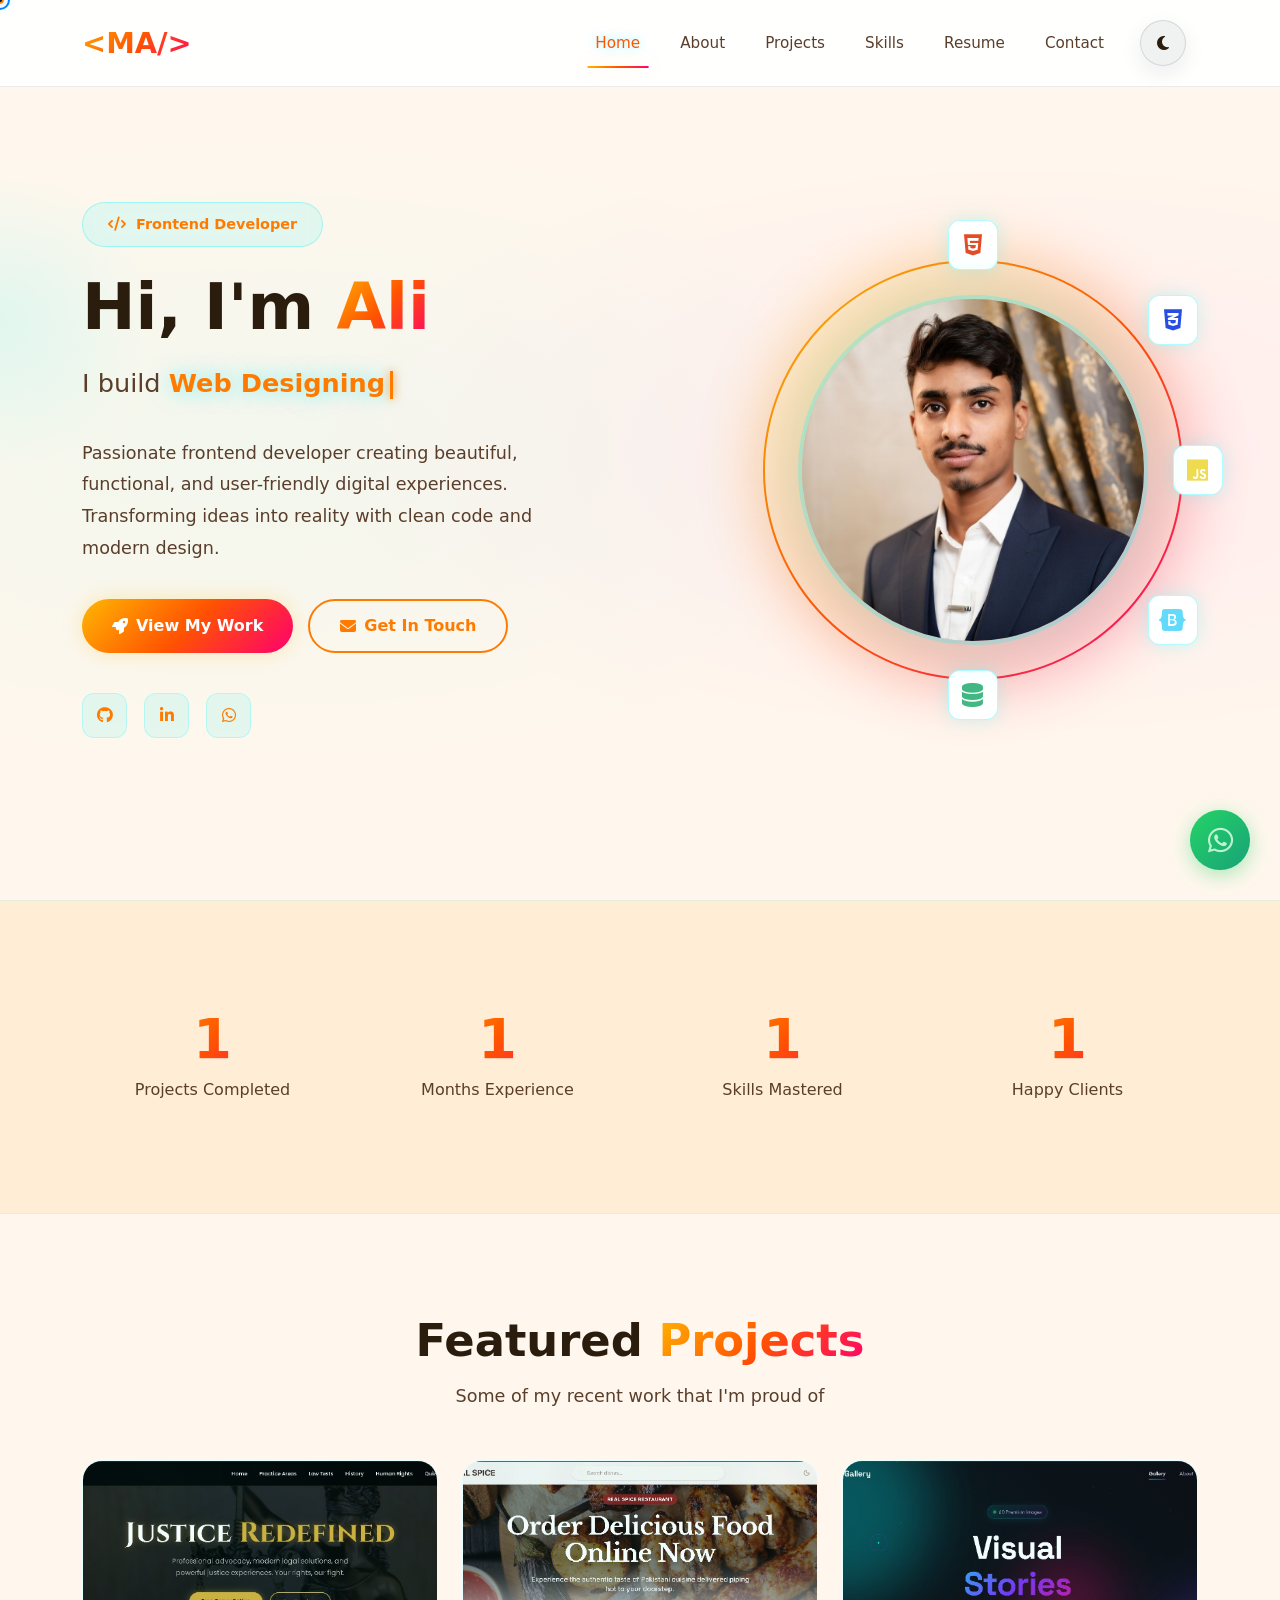
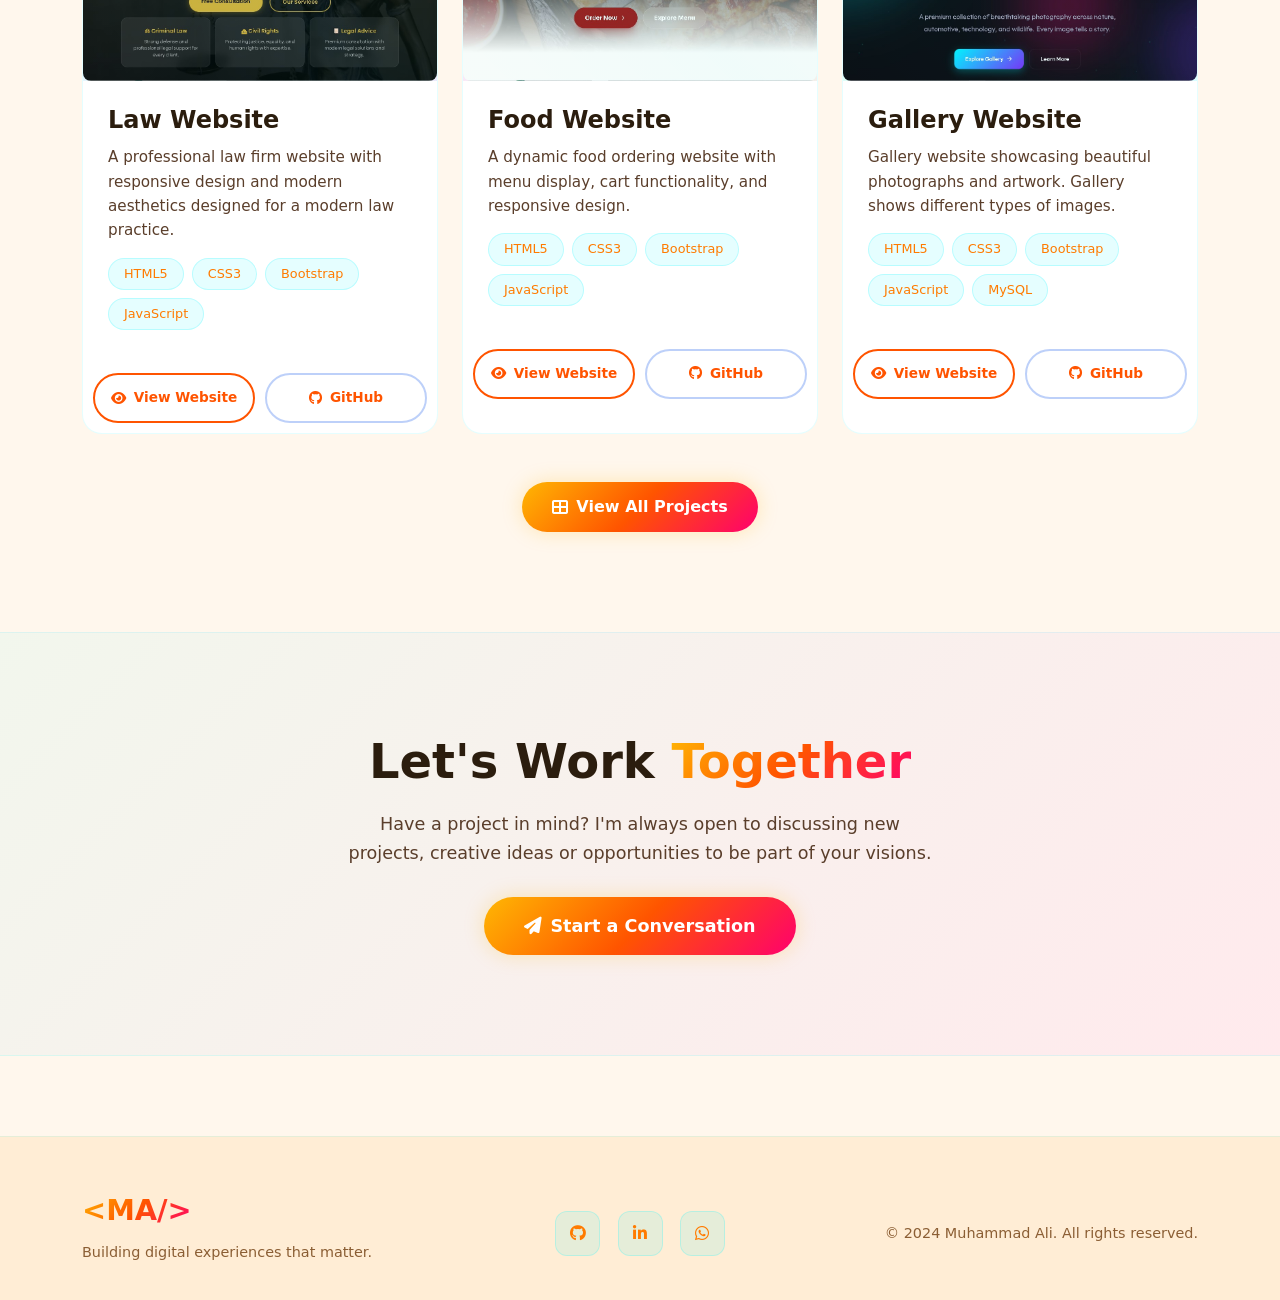
==== commit 8dd4f94a: "added" ====
--- a/index.html
+++ b/index.html
@@ -86,7 +86,7 @@
                             <div class="orbit-icon"><i class="fas fa-database"></i></div>
                      
                         </div>
-                        <img src="Images/Second_Image.jfif" 
+                        <img src="Images/Ali-img-2.jpg" 
                              alt="Muhammad Ali" class="hero-image">
                     </div>
                 </div>
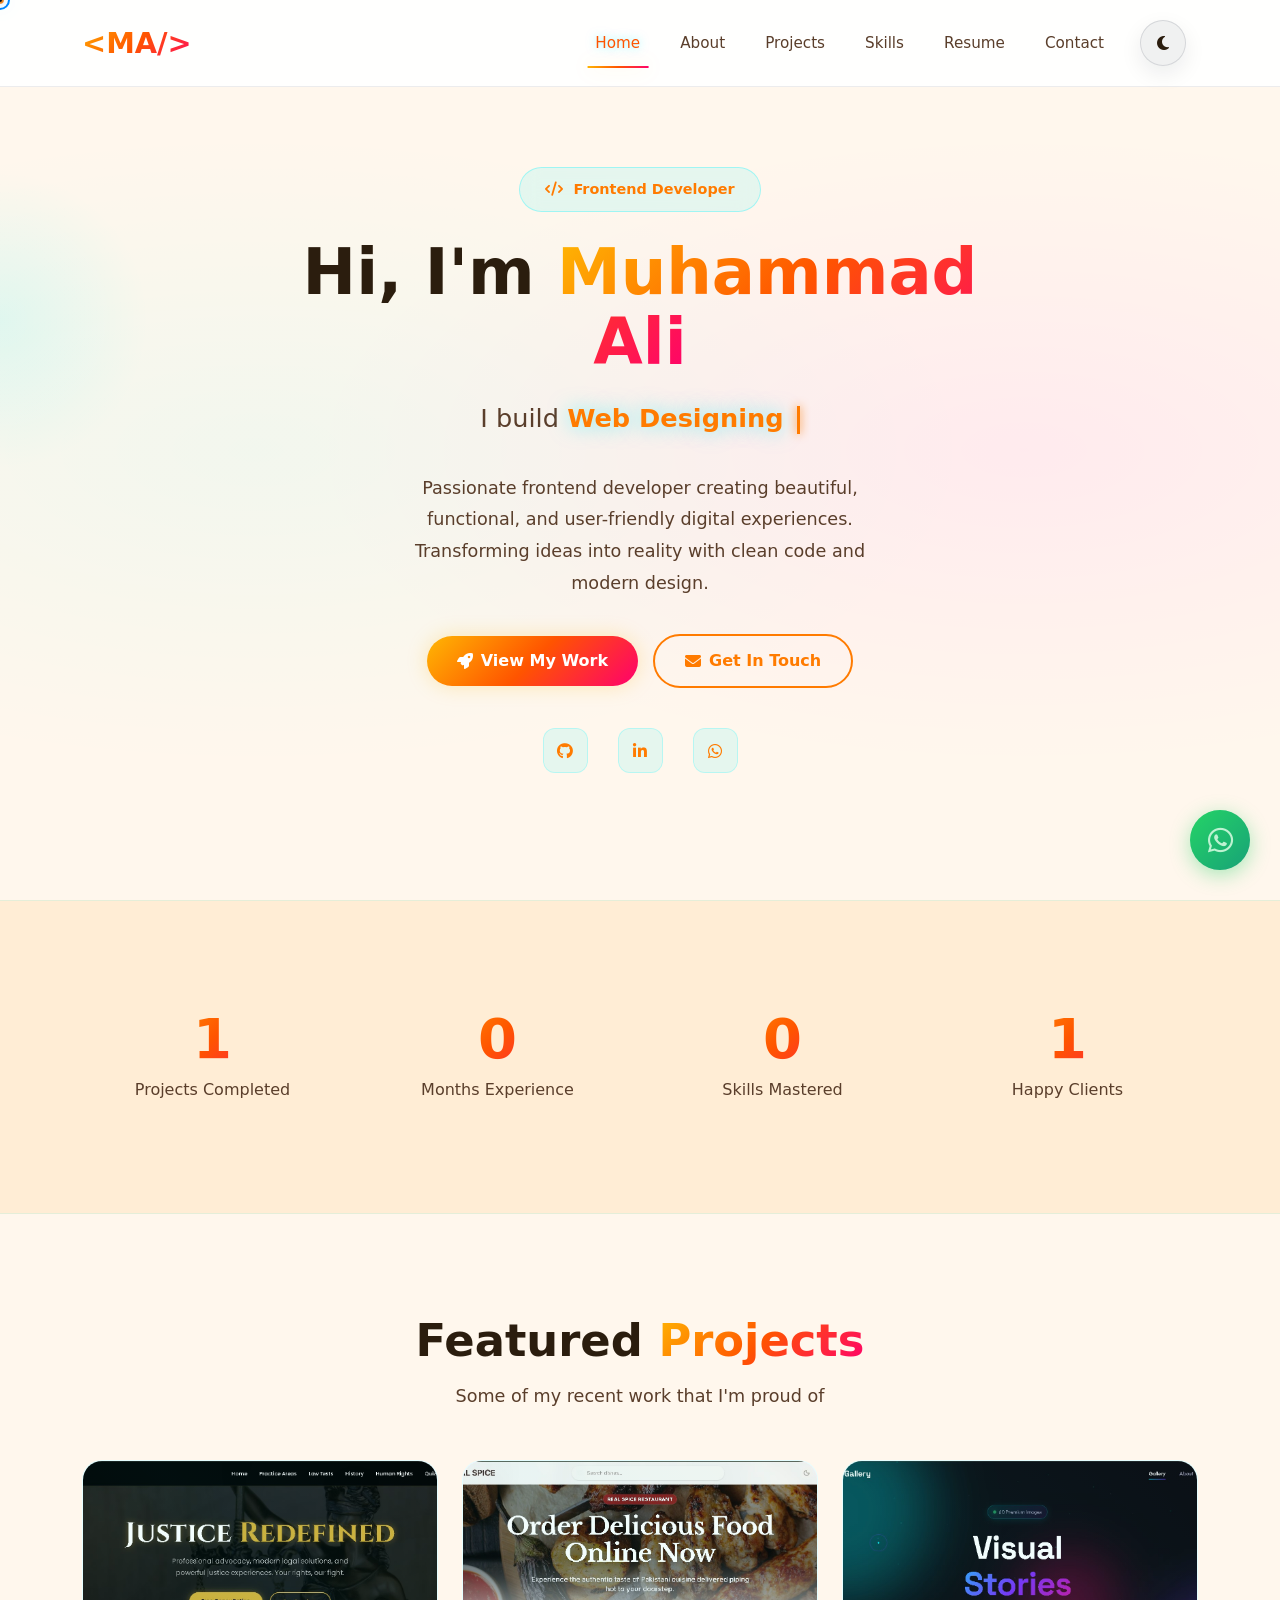
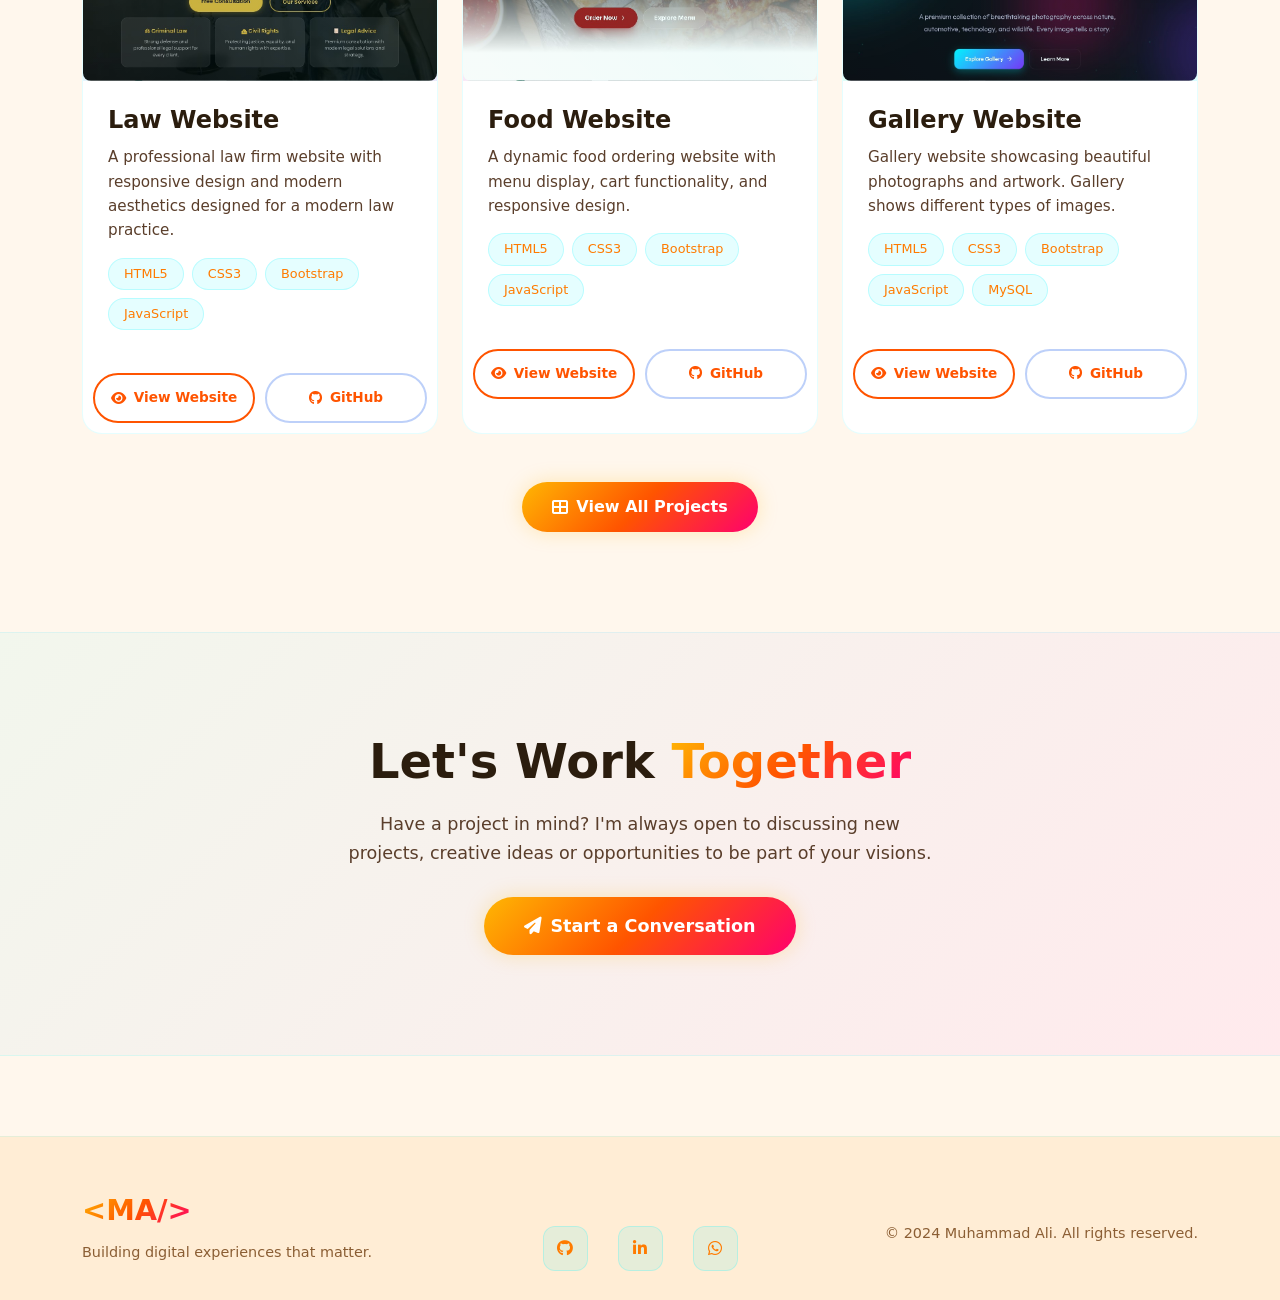
==== commit 1ca1c485: "added" ====
--- a/index.html
+++ b/index.html
@@ -39,45 +39,73 @@
         </div>
     </nav>
 
- <!-- Hero Section -->
-    
-    <section class="hero-section">
-        <div class="mouse-glow"></div>
-        <div class="container">
-            <div class="row align-items-center">
-                <div class="col-lg-7 hero-content">
-                    <div class="hero-badge reveal">
-                        <i class="fas fa-code"></i> Frontend Developer
-                    </div>
-                    <h1 class="hero-title reveal">
-                        Hi, I'm <span class="gradient-text">Ali</span>
-                    </h1>
-                    <div class="typing-container reveal">
-                        I build <span class="typing-text" data-text="Web Designing,UI/UX Designs,Responsive Websites"></span><span class="typing-cursor"></span>
-                    </div>
-                    <p class="hero-description reveal">
-                        Passionate frontend developer creating beautiful, functional, and user-friendly digital experiences. 
-                        Transforming ideas into reality with clean code and modern design.
-                    </p>
-                    <div class="hero-buttons reveal">
-                        <a href="projects.html" class="btn-gradient">
-                            <i class="fas fa-rocket"></i> View My Work
+<!-- Hero Section -->
+<section class="hero-section">
+    <div class="mouse-glow"></div>
+
+    <div class="container">
+        <div class="row justify-content-center align-items-center text-center">
+
+            <div class="col-lg-8 hero-content">
+
+                <div class="hero-badge reveal mx-auto">
+                    <i class="fas fa-code"></i> Frontend Developer
+                </div>
+
+                <h1 class="hero-title reveal">
+                    Hi, I'm <span class="gradient-text">Muhammad Ali</span>
+                </h1>
+
+                <div class="typing-container reveal">
+                    I build
+                    <span class="typing-text"
+                        data-text="Web Designing,UI/UX Designs,Responsive Websites,Landing Pages"></span>
+                    <span class="typing-cursor"></span>
+                </div>
+
+                <p class="hero-description reveal">
+                    Passionate frontend developer creating beautiful, functional, and
+                    user-friendly digital experiences. Transforming ideas into reality
+                    with clean code and modern design.
+                </p>
+
+                <div class="hero-buttons reveal">
+                    <a href="projects.html" class="btn-gradient">
+                        <i class="fas fa-rocket"></i> View My Work
+                    </a>
+
+                    <a href="contact.html" class="btn-neon">
+                        <i class="fas fa-envelope"></i> Get In Touch
+                    </a>
+                </div>
+
+                <div class="reveal">
+                    <div class="social-links">
+                        <a href="https://github.com/alinarejo18-coder" target="_blank" title="GitHub">
+                            <i class="fab fa-github"></i>
                         </a>
-                        <a href="contact.html" class="btn-neon">
-                            <i class="fas fa-envelope"></i> Get In Touch
+
+                        <a href="https://www.linkedin.com/in/muhammaddalii/" target="_blank" title="LinkedIn">
+                            <i class="fab fa-linkedin-in"></i>
                         </a>
-                    </div>
-                    <div class="reveal">
-                        <div class="social-links" style="margin-left: -6px;">
-                            <a href="https://github.com/alinarejo18-coder" target="_blank" title="GitHub"><i class="fab fa-github"></i></a>
-                            <a href="https://www.linkedin.com/in/muhammaddalii/" title="LinkedIn" target="_blank"><i class="fab fa-linkedin-in"></i></a>
-                            <a href="https://wa.me/923132002769" title="WhatsApp" target="_blank"><i class="fab fa-whatsapp"></i></a>
-                        </div>
-                    </div>
-                </div>
-                <div class="col-lg-5 hero-image-wrapper reveal">
+
+                        <a href="https://wa.me/923132002769" target="_blank" title="WhatsApp">
+                            <i class="fab fa-whatsapp"></i>
+                        </a>
+                    </div>
+                </div>
+
+            </div>
+
+        </div>
+    </div>
+</section>
+
+ <!-- <div class="col-lg-5 hero-image-wrapper reveal">
                     <div class="position-relative d-flex justify-content-center align-items-center" style="min-height: 500px;">
                         <div class="hero-image-ring"></div>
+                          <img src="Images/Ali-img-2.jpg" 
+                             alt="Muhammad Ali" class="hero-image">
                         <div class="floating-orbit">
                             <div class="orbit-icon"><i class="fab fa-html5"></i></div>
                             <div class="orbit-icon"><i class="fab fa-css3-alt"></i></div>
@@ -86,13 +114,8 @@
                             <div class="orbit-icon"><i class="fas fa-database"></i></div>
                      
                         </div>
-                        <img src="Images/Ali-img-2.jpg" 
-                             alt="Muhammad Ali" class="hero-image">
-                    </div>
-                </div>
-            </div>
-        </div>
-    </section>
+                      
+                    </div> -->
 
 
     <!-- Stat Section -->
--- a/style.css
+++ b/style.css
@@ -2896,3 +2896,38 @@
         width: 100%;
     }
 }
+
+
+.hero-content{
+    text-align: center;
+    margin: auto;
+}
+
+.hero-badge{
+    display: inline-flex;
+    align-items: center;
+    justify-content: center;
+}
+
+.hero-buttons{
+    display: flex;
+    justify-content: center;
+    align-items: center;
+    gap: 15px;
+    flex-wrap: wrap;
+    margin-top: 30px;
+}
+
+.social-links{
+    display: flex;
+    justify-content: center;
+    align-items: center;
+    gap: 18px;
+    margin-top: 30px;
+}
+
+.typing-container,
+.hero-description{
+    margin-left: auto;
+    margin-right: auto;
+}
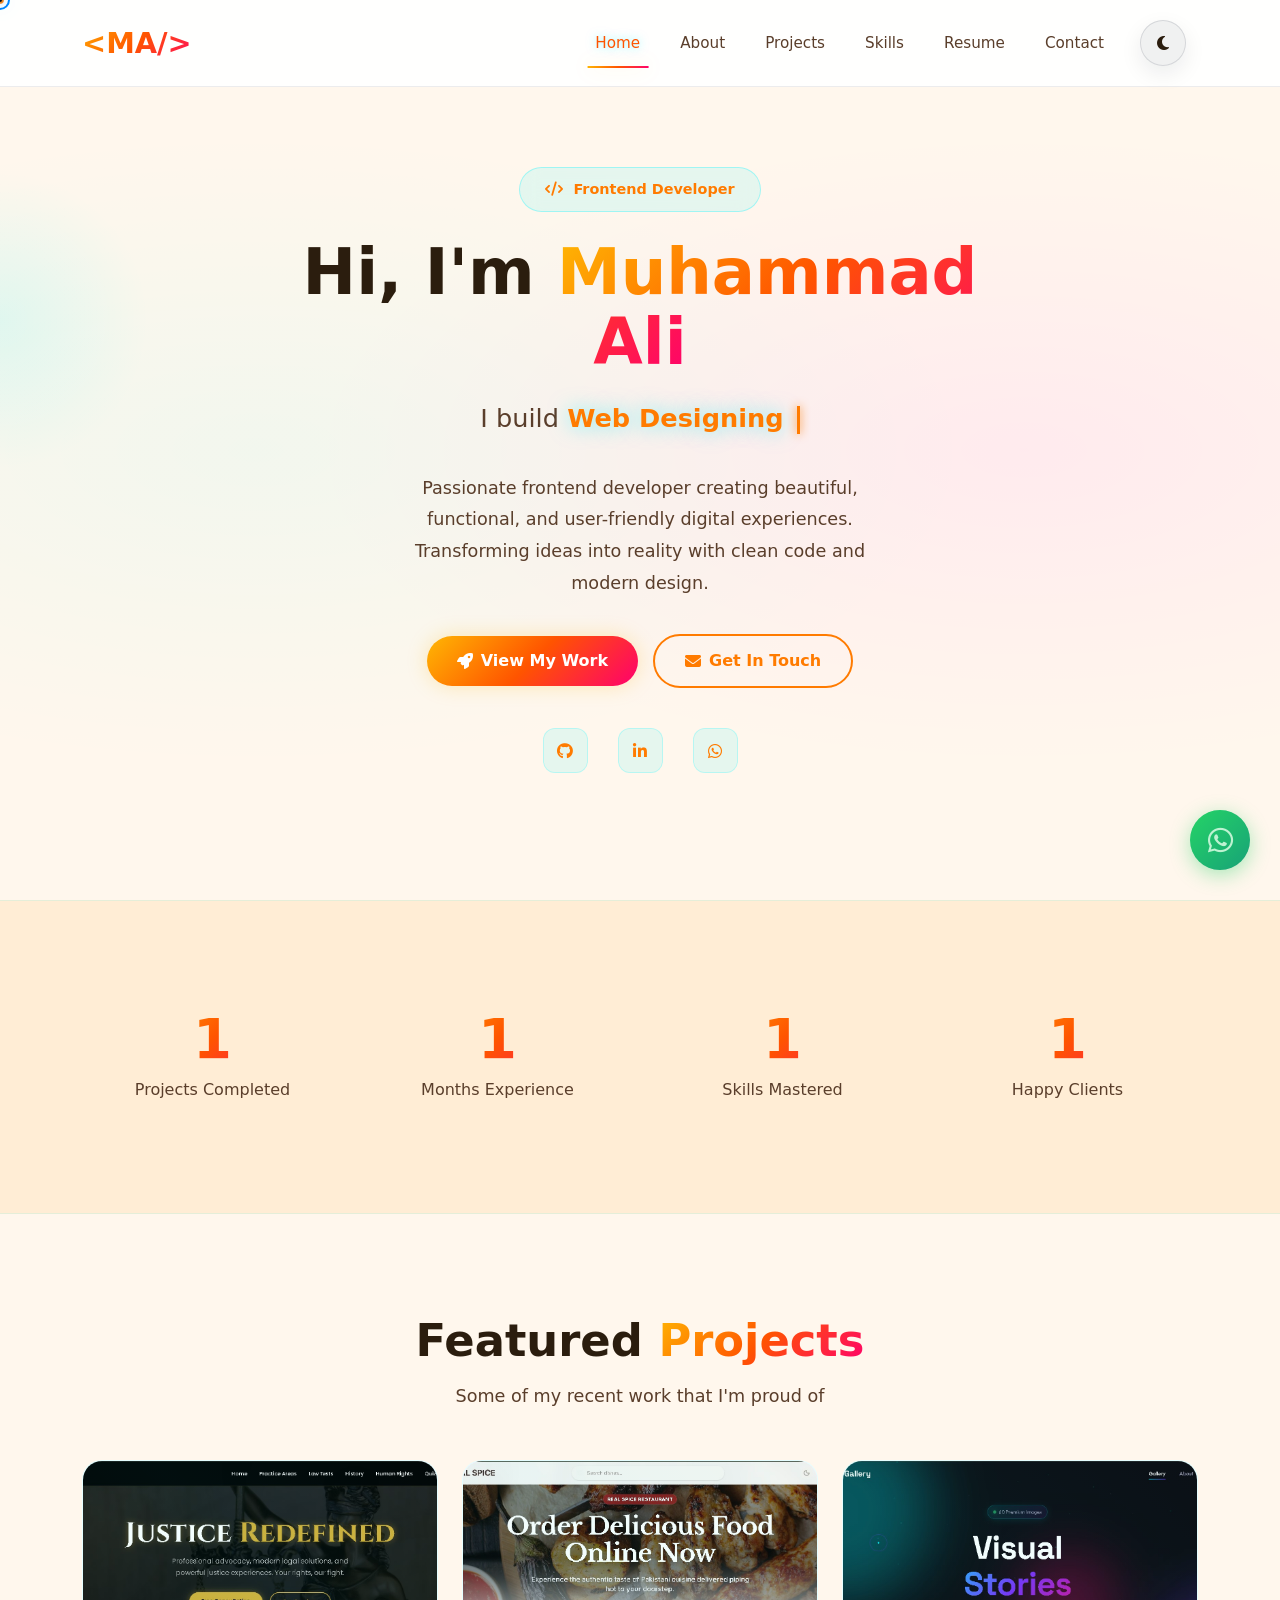
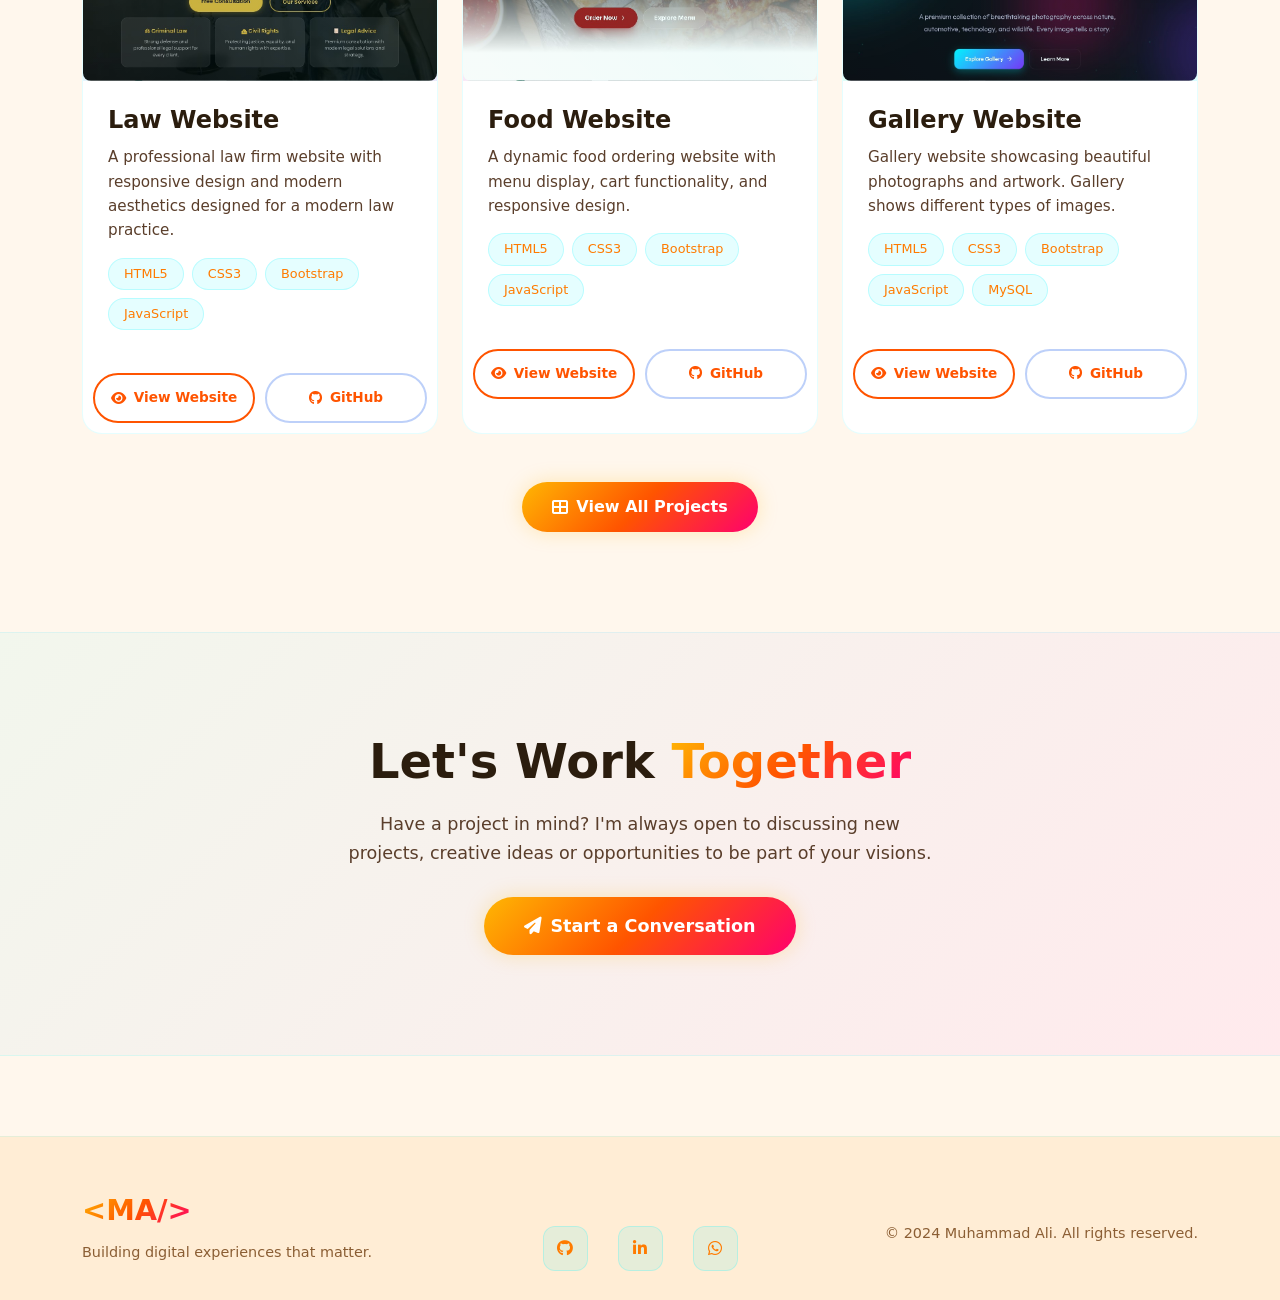
==== commit 1391a4d0: "ali" ====
--- a/index.html
+++ b/index.html
@@ -73,6 +73,7 @@
                     <a href="projects.html" class="btn-gradient">
                         <i class="fas fa-rocket"></i> View My Work
                     </a>
+                    
 
                     <a href="contact.html" class="btn-neon">
                         <i class="fas fa-envelope"></i> Get In Touch
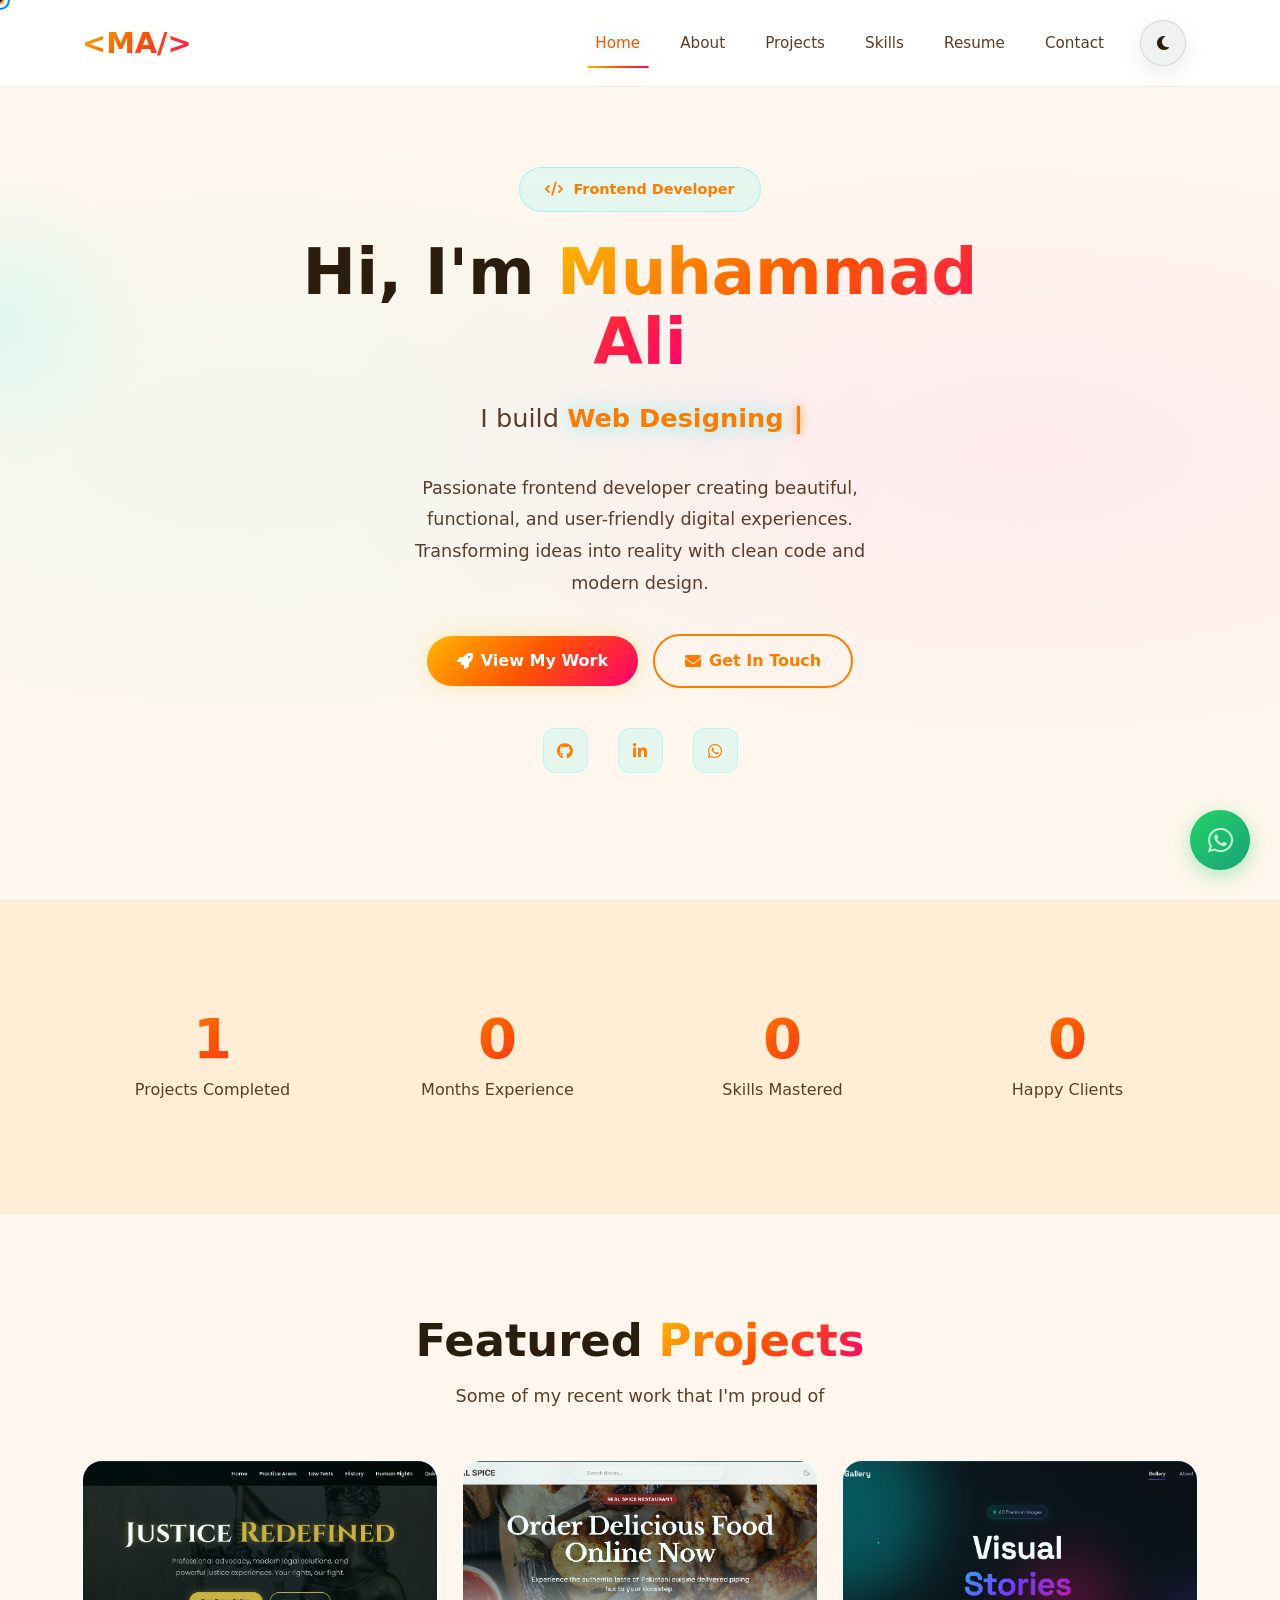
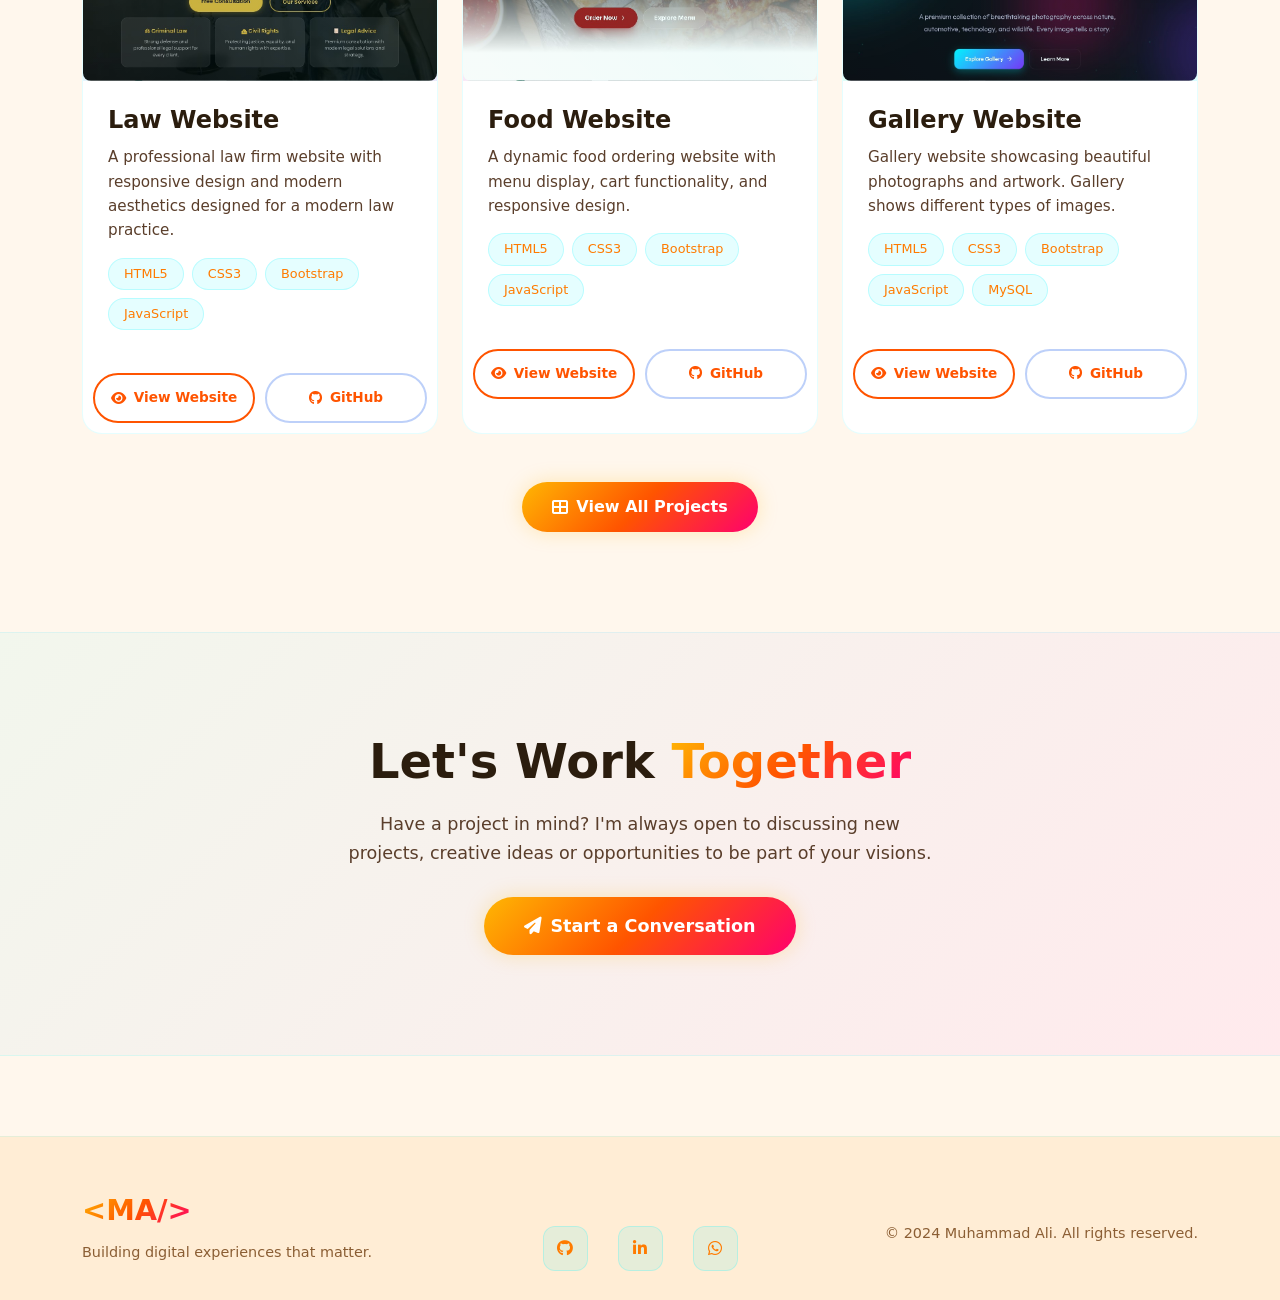
==== commit 9b0ef5a6: "new" ====
--- a/index.html
+++ b/index.html
@@ -30,7 +30,7 @@
                     <li class="nav-item"><a class="nav-link" href="projects.html">Projects</a></li>
                     <li class="nav-item"><a class="nav-link" href="skills.html">Skills</a></li>
                     <li class="nav-item"><a class="nav-link" href="resume.html">Resume</a></li>
-                    <li class="nav-item"><a class="nav-link" href="contact.html">Contact</a></li>
+                    <li class="nav-item"><a class="nav-link" href="contact.php">Contact</a></li>
                 </ul>
             </div>
             <button id="themeToggle" class="theme-toggle-btn ms-3" type="button" aria-label="Toggle theme" title="Switch to light mode">
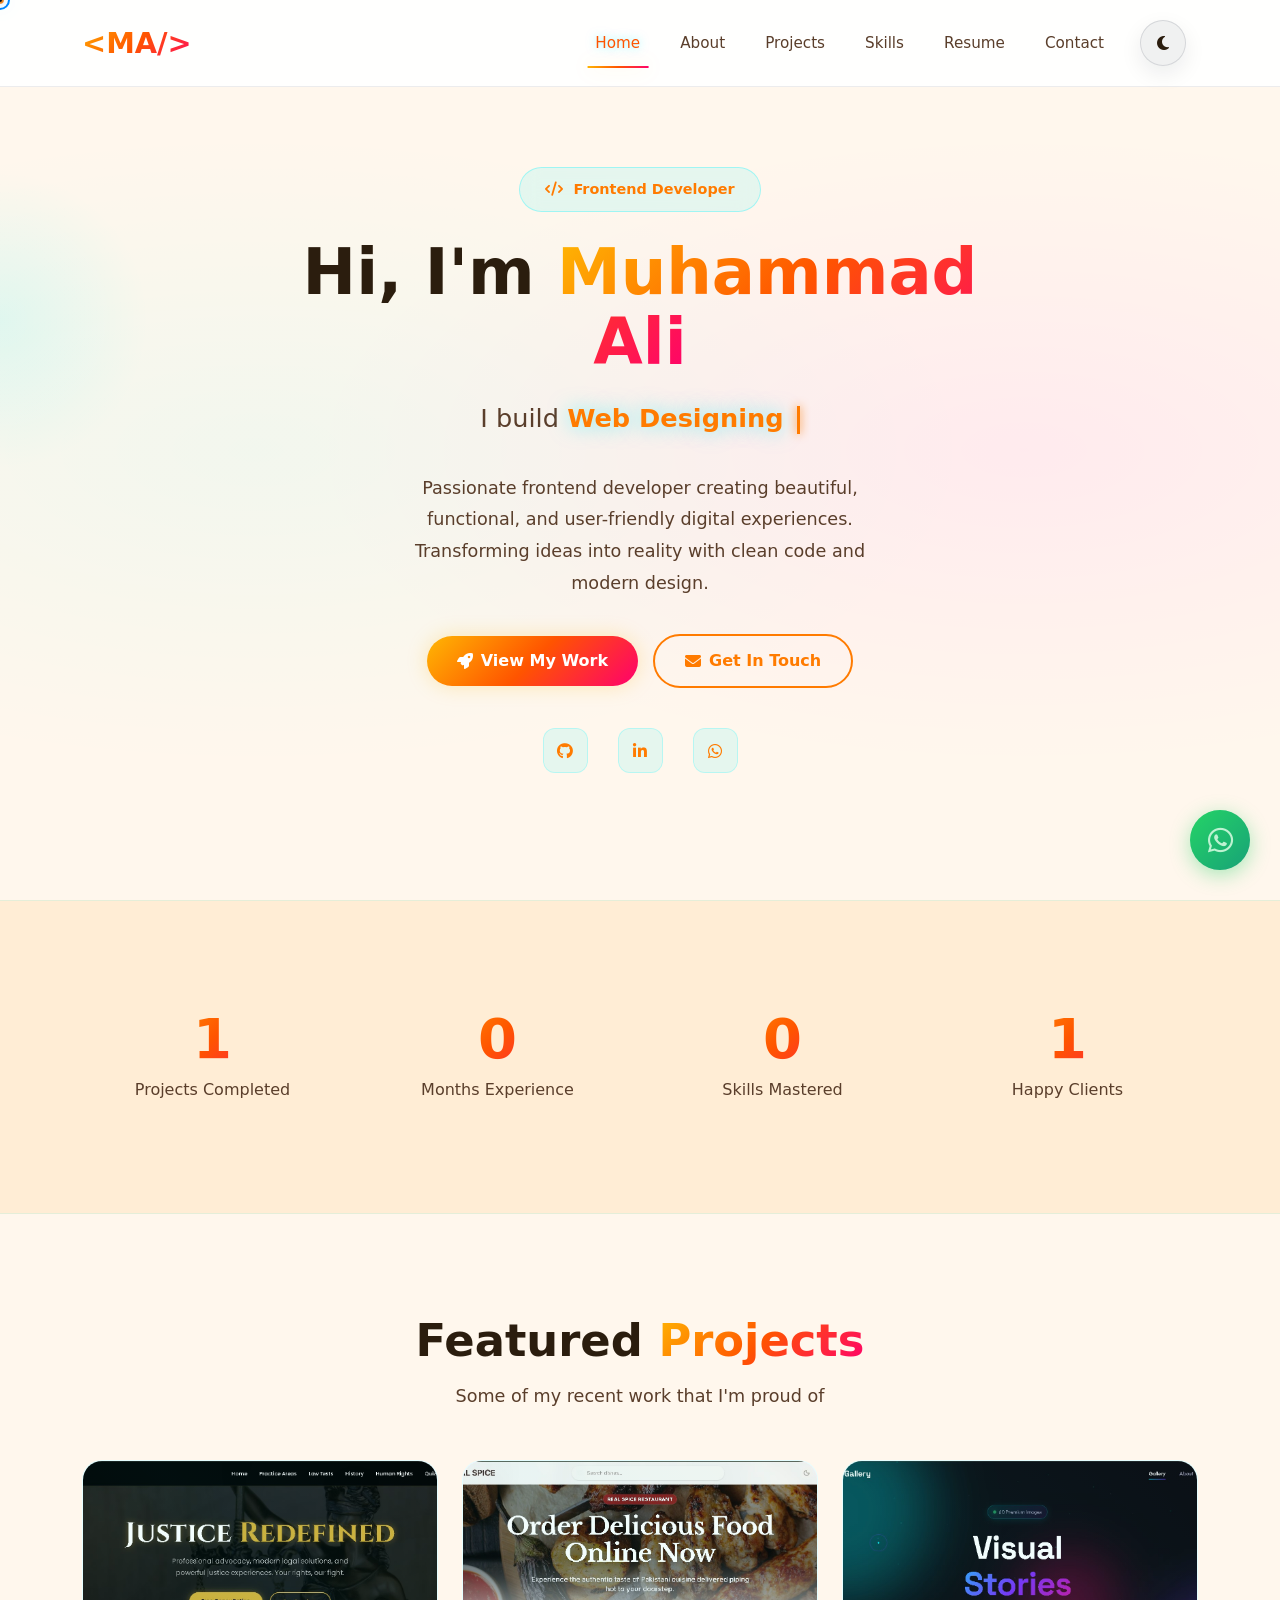
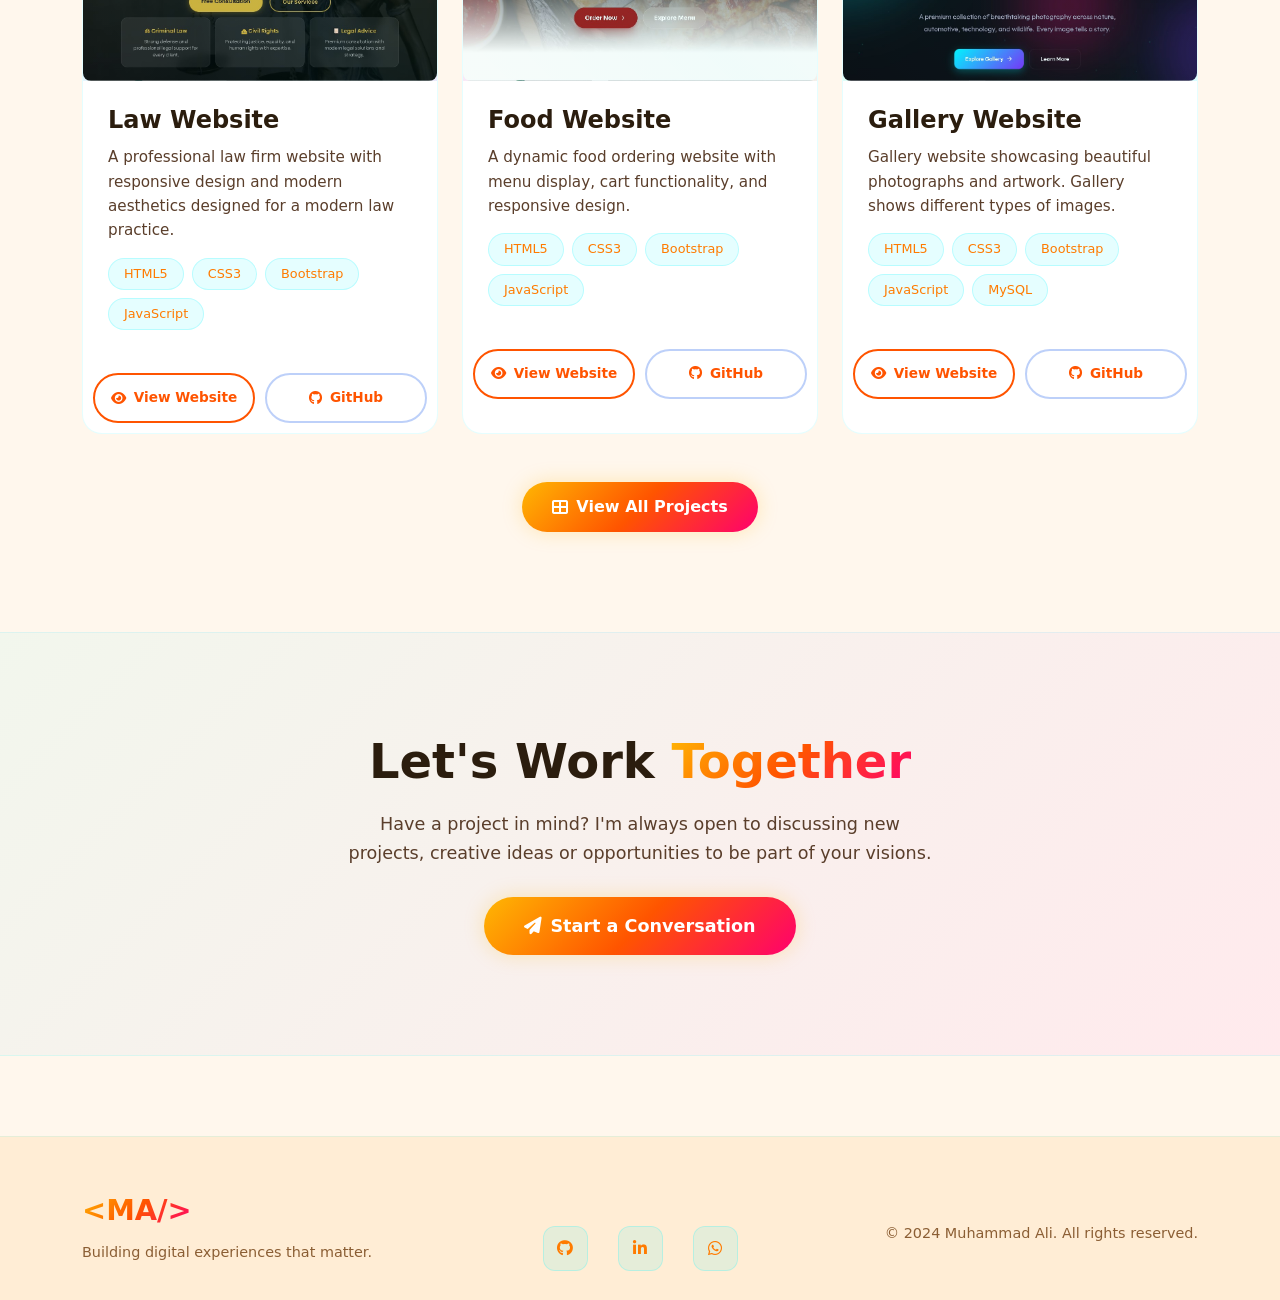
==== commit 3742b1cb: "new" ====
--- a/index.html
+++ b/index.html
@@ -30,7 +30,7 @@
                     <li class="nav-item"><a class="nav-link" href="projects.html">Projects</a></li>
                     <li class="nav-item"><a class="nav-link" href="skills.html">Skills</a></li>
                     <li class="nav-item"><a class="nav-link" href="resume.html">Resume</a></li>
-                    <li class="nav-item"><a class="nav-link" href="contact.php">Contact</a></li>
+                    <li class="nav-item"><a class="nav-link" href="contact.html">Contact</a></li>
                 </ul>
             </div>
             <button id="themeToggle" class="theme-toggle-btn ms-3" type="button" aria-label="Toggle theme" title="Switch to light mode">
